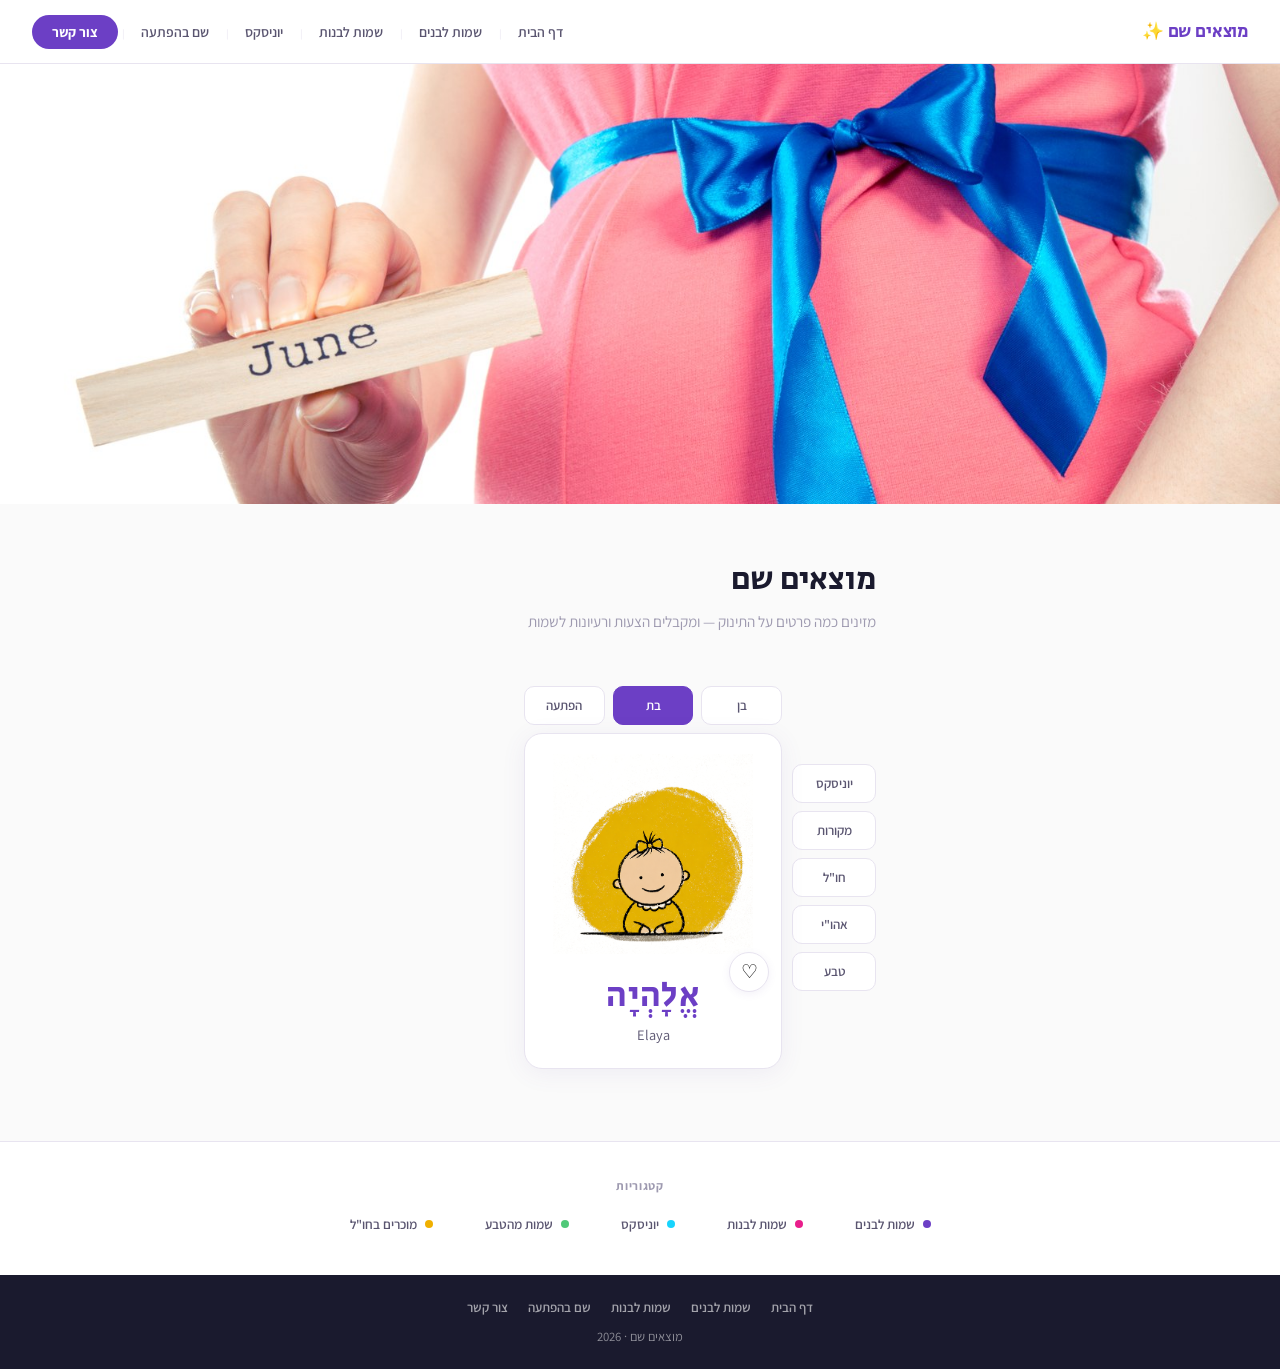
==== index.html @ a6d44e8d "Add files via upload" ====
<!DOCTYPE html>
<html lang="he" dir="rtl">
<head>
  <meta charset="UTF-8" />
  <meta name="viewport" content="width=device-width, initial-scale=1.0" />
  <title>מוצאים שם — מחולל שמות</title>
  <link href="https://fonts.googleapis.com/css2?family=Secular+One&family=Assistant:wght@300;400;600;700&display=swap" rel="stylesheet" />
  <script src="names.js"></script>
  <script src="layout.js"></script>
  <link rel="stylesheet" href="styles.css" />
</head>
<body>


<!-- HERO BANNER -->
<div class="hero" id="top">
  <img class="hero-img" src="images/pregnant.jpg" alt="אישה בהריון" />
</div>

<!-- FORM SECTION -->
<div class="main" id="form-section">
  <h2 class="section-title">מוצאים שם</h2>
  <p class="section-sub">מזינים כמה פרטים על התינוק — ומקבלים הצעות ורעיונות לשמות</p>

      <!-- RANDOM NAME CARD + FILTERS -->
      <div class="random-card-section" id="randomCardSection">

        <!-- רשימת שמות אהובים — שמאל הכרטיס -->
        <div class="liked-panel" id="likedPanel"></div>

        <!-- עטיפה: כפתורי מגדר + כרטיס -->
        <div class="card-main">
          <!-- כפתורי מגדר — רק מעל הכרטיס -->
          <div class="gender-row">
            <button type="button" class="filter-btn" data-val="boy"  onclick="setGender(this)">בן</button>
            <button type="button" class="filter-btn" data-val="girl" onclick="setGender(this)">בת</button>
            <button type="button" class="filter-btn" data-val="any"  onclick="setGender(this)">הפתעה</button>
          </div>

          <!-- כרטיס תינוק — לחיץ להגרלה מחדש -->
          <div class="random-card" id="randomCard">
            <img class="random-card-img" id="randomCardImg" src="" alt="" onclick="showRandomCard(gender || 'any')" title="לחצו להגרלה מחדש" />
            <button class="like-heart" id="likeBtn" onclick="likeAndNext()" title="שמרו את השם">♡</button>
            <div class="random-card-name" id="randomCardName"></div>
            <div class="random-card-translit" id="randomCardTranslit"></div>
          </div>
        </div>

        <!-- כפתורי פילטר — מחוץ למסגרת, בצד ימין -->
        <div class="card-filters">
          <button class="filter-btn" data-filter="unisex"        onclick="toggleCardFilter(this)">יוניסקס</button>
          <button class="filter-btn" data-filter="sources"       onclick="toggleCardFilter(this)">מקורות</button>
          <button class="filter-btn" data-filter="international" onclick="toggleCardFilter(this)">חו"ל</button>
          <button class="filter-btn" data-filter="ahvy"          onclick="toggleCardFilter(this)">אהו"י</button>
          <button class="filter-btn" data-filter="nature"        onclick="toggleCardFilter(this)">טבע</button>
        </div>

      </div>

</div>

<!-- BOTTOM BAND -->
<div class="bottom-band">
  <div class="supported-label">קטגוריות</div>
  <div class="supported-logos">
    <a href="boys.html"   class="cat-link"><span class="sup-dot" style="background:#6c3fc5"></span>שמות לבנים</a>
    <a href="girls.html"  class="cat-link"><span class="sup-dot" style="background:#e91e8c"></span>שמות לבנות</a>
    <a href="unisex.html" class="cat-link"><span class="sup-dot" style="background:#18d4fd"></span>יוניסקס</a>
    <a href="boys.html"   class="cat-link"><span class="sup-dot" style="background:#50c878"></span>שמות מהטבע</a>
    <a href="boys.html"   class="cat-link"><span class="sup-dot" style="background:#f0b000"></span>מוכרים בחו"ל</a>
  </div>
</div>


<script>
// ── State ──
let gender = null;
const activeFilters = new Set();
const likedNames = [];   // שמות שעשו להם לב (לפי סדר)
let currentName = null;  // השם הנוכחי בכרטיס

// ── הגרלת שם ──
function showRandomCard(g) {
  if (typeof namesData === 'undefined') return;

  // pool לפי מגדר
  var pool;
  if (g === 'boy')       pool = namesData.filter(function(n){ return n.gender === 'boy'; });
  else if (g === 'girl') pool = namesData.filter(function(n){ return n.gender === 'girl'; });
  else                   pool = [...namesData];

  // פילטור — OR בין הכפתורים הדלוקים
  if (activeFilters.size > 0) {
    var filtered = pool.filter(function(n) {
      if (activeFilters.has('unisex')        && n.unisex)               return true;
      if (activeFilters.has('sources')       && n.sources)              return true;
      if (activeFilters.has('international') && n.international)        return true;
      if (activeFilters.has('ahvy')          && /[אהוי]/.test(n.name)) return true;
      if (activeFilters.has('nature')        && n.nature)               return true;
      return false;
    });
    if (filtered.length > 0) pool = filtered;
  }

  var n = pool[Math.floor(Math.random() * pool.length)];
  currentName = n;
  var img = n.gender === 'boy' ? 'images/baby-boy.png' : 'images/baby-girl.png';
  document.getElementById('randomCardImg').src              = img;
  document.getElementById('randomCardName').textContent     = n.niqqud || n.name;
  document.getElementById('randomCardTranslit').textContent = n.transliteration || '';
  // אפס לב
  var heart = document.getElementById('likeBtn');
  if (heart) heart.textContent = likedNames.some(function(l){ return l.name === n.name; }) ? '❤️' : '♡';
}

// ── לייק + הגרלה הבאה ──
function likeAndNext() {
  if (!currentName) return;
  var heart = document.getElementById('likeBtn');
  var already = likedNames.findIndex(function(l){ return l.name === currentName.name; });
  if (already >= 0) {
    // הסר לייק
    likedNames.splice(already, 1);
    heart.textContent = '♡';
  } else {
    // הוסף לייק
    likedNames.push(currentName);
    heart.textContent = '❤️';
  }
  renderLikedPanel();
  showRandomCard(gender || 'any');
}

function renderLikedPanel() {
  var panel = document.getElementById('likedPanel');
  if (!panel) return;
  if (likedNames.length === 0) {
    panel.innerHTML = '';
    panel.classList.remove('has-items');
    return;
  }
  panel.classList.add('has-items');
  panel.innerHTML = '<div class="liked-panel-title">❤️ השמות שלי</div>' +
    likedNames.map(function(n) {
      return '<div class="liked-panel-item">' +
        '<span class="liked-panel-name">' + (n.niqqud || n.name) + '</span>' +
        '<button onclick="removeLiked(\'' + n.name + '\')" title="הסר">✕</button>' +
        '</div>';
    }).join('');
}

function removeLiked(name) {
  var idx = likedNames.findIndex(function(l){ return l.name === name; });
  if (idx >= 0) likedNames.splice(idx, 1);
  if (currentName && currentName.name === name) {
    document.getElementById('likeBtn').textContent = '♡';
  }
  renderLikedPanel();
}

// ── כפתורי מגדר ──
function setGender(btn) {
  document.querySelectorAll('.gender-row .filter-btn').forEach(function(b){ b.classList.remove('active'); });
  btn.classList.add('active');
  gender = btn.dataset.val;
  showRandomCard(gender);
}

// ── כפתורי פילטר (multi-select) ──
function toggleCardFilter(btn) {
  var f = btn.dataset.filter;
  if (activeFilters.has(f)) {
    activeFilters.delete(f);
    btn.classList.remove('active');
  } else {
    activeFilters.add(f);
    btn.classList.add('active');
  }
  showRandomCard(gender || 'any');
}

// ── הגרלה ראשונית ──
(function() {
  if (typeof namesData === 'undefined' || namesData.length === 0) return;
  var n = namesData[Math.floor(Math.random() * namesData.length)];
  gender = n.gender;
  currentName = n;  // חשוב — בלי זה הלב לא עובד
  var btn = document.querySelector('.gender-row .filter-btn[data-val="' + gender + '"]');
  if (btn) btn.classList.add('active');
  document.getElementById('randomCardImg').src              = gender === 'boy' ? 'images/baby-boy.png' : 'images/baby-girl.png';
  document.getElementById('randomCardName').textContent     = n.niqqud || n.name;
  document.getElementById('randomCardTranslit').textContent = n.transliteration || '';
})();
</script>

</body>
</html>
                                                                                                                                                                                                                                                                                                                                                                                                                                                                                                                                                                                                                                                                                                                                                                                                                                                                                                                                                                                                                                                      
---- styles.css ----
/* ── Variables ── */
:root {
  --accent:      #6c3fc5;
  --accent-soft: #f3eeff;
  --accent-mid:  #8b5cf6;
  --text:        #1a1a2e;
  --sub:         #5a5570;
  --muted:       #9e9ab0;
  --border:      #e8e4f0;
  --surface:     #ffffff;
  --bg:          #fafafa;
  --shadow:      rgba(100,80,160,.08);
}

*, *::before, *::after { box-sizing: border-box; margin: 0; padding: 0; }
html { scroll-behavior: smooth; }
body {
  font-family: 'Assistant', sans-serif;
  background: var(--bg);
  color: var(--text);
  min-height: 100vh;
  display: flex;
  flex-direction: column;
  align-items: center;
}
h1, h2, h3 { font-family: 'Secular One', sans-serif; font-weight: 400; }

/* ── NAV ── */
nav {
  width: 100%;
  background: var(--surface);
  padding: 0 32px;
  height: 64px;
  display: flex;
  align-items: center;
  justify-content: space-between;
  position: sticky;
  top: 0;
  z-index: 100;
  border-bottom: 1px solid var(--border);
}
.nav-logo {
  font-family: 'Secular One', sans-serif;
  font-size: 1.1rem;
  color: var(--accent);
  text-decoration: none;
  letter-spacing: -.01em;
}
.nav-links {
  display: flex;
  align-items: center;
  gap: 2px;
  list-style: none;
}
.nav-links a {
  color: var(--sub);
  text-decoration: none;
  font-size: .87rem;
  font-weight: 600;
  padding: 7px 13px;
  border-radius: 8px;
  transition: all .15s;
  white-space: nowrap;
}
.nav-links a:hover { color: var(--text); background: var(--accent-soft); }
.nav-sep { color: var(--border); font-size: .65rem; padding: 0 2px; }
.nav-cta {
  background: var(--accent) !important;
  color: #fff !important;
  border-radius: 50px !important;
  padding: 8px 20px !important;
  font-weight: 700 !important;
}
.nav-cta:hover { background: var(--accent-mid) !important; }
.nav-active { color: var(--accent) !important; font-weight: 700 !important; }

/* ── HERO ── */
.hero {
  width: 100%;
  overflow: hidden;
  background: #f5f5f5;
  max-height: 440px;
}
.hero img.hero-img {
  width: 100%;
  height: 440px;
  object-fit: cover;
  object-position: center 25%;
  display: block;
}

/* ── MAIN ── */
.main {
  width: 100%;
  max-width: 520px;
  padding: 52px 24px 64px;
}

.section-title {
  font-size: 2rem;
  color: var(--text);
  margin-bottom: 6px;
}
.section-sub {
  font-size: .95rem;
  color: var(--muted);
  margin-bottom: 36px;
  line-height: 1.65;
}

.form-group { margin-bottom: 22px; }
.form-label {
  display: block;
  font-weight: 700;
  font-size: .78rem;
  color: var(--muted);
  letter-spacing: .05em;
  text-transform: uppercase;
  margin-bottom: 10px;
}
.form-label-note { font-weight: 400; color: var(--muted); text-transform: none; font-size: .78rem; }

.toggle-row { display: grid; grid-template-columns: repeat(3,1fr); gap: 8px; }
.toggle-btn {
  padding: 11px 6px;
  border: 1.5px solid var(--border);
  border-radius: 10px;
  background: var(--surface);
  font-family: 'Assistant', sans-serif;
  font-size: .9rem;
  font-weight: 600;
  color: var(--sub);
  cursor: pointer;
  text-align: center;
  transition: all .14s;
}
.toggle-btn:hover { border-color: var(--text); color: var(--text); }
.toggle-btn.active {
  background: var(--accent);
  border-color: var(--accent);
  color: #fff;
}

.date-row { display: grid; grid-template-columns: 1fr 1fr 1.3fr; gap: 10px; }
select {
  width: 100%;
  padding: 12px 14px;
  border: 1.5px solid var(--border);
  border-radius: 10px;
  background: var(--surface);
  font-family: 'Assistant', sans-serif;
  font-size: .93rem;
  color: var(--text);
  outline: none;
  transition: border-color .15s;
  appearance: none;
  background-image: url("data:image/svg+xml,%3Csvg xmlns='http://www.w3.org/2000/svg' width='12' height='8' fill='none'%3E%3Cpath d='M1 1l5 5 5-5' stroke='%239e9ab0' stroke-width='1.5' stroke-linecap='round'/%3E%3C/svg%3E");
  background-repeat: no-repeat;
  background-position: left 12px center;
}
select:focus { border-color: var(--accent); }

.checks-col { display: flex; flex-direction: column; gap: 10px; }
.check-row { display: flex; align-items: center; gap: 10px; cursor: pointer; user-select: none; }
.check-row input[type=checkbox] { width: 17px; height: 17px; accent-color: var(--accent); cursor: pointer; flex-shrink: 0; }
.check-row span { font-size: .88rem; font-weight: 600; color: var(--sub); }
.check-row:hover span { color: var(--text); }

.divider { height: 1px; background: var(--border); margin: 4px 0 22px; }

.btn-submit {
  width: 100%;
  padding: 15px;
  border: none;
  border-radius: 10px;
  background: var(--accent);
  color: #fff;
  font-family: 'Assistant', sans-serif;
  font-size: 1rem;
  font-weight: 700;
  cursor: pointer;
  transition: opacity .15s;
  margin-top: 4px;
  letter-spacing: .01em;
}
.btn-submit:hover { opacity: .85; }

/* Loading */
.loading { display: none; text-align: center; padding: 32px 0; }
.loading.show { display: block; }
.spinner {
  width: 36px; height: 36px;
  border: 2.5px solid var(--border);
  border-top-color: var(--accent);
  border-radius: 50%;
  animation: spin .8s linear infinite;
  margin: 0 auto 16px;
}
@keyframes spin { to { transform: rotate(360deg); } }
.loading p { color: var(--sub); font-size: .9rem; }

/* Birth banner */
.birth-banner {
  background: var(--accent-soft);
  border: 1px solid var(--border);
  border-radius: 16px;
  padding: 16px 20px;
  margin-bottom: 20px;
  text-align: center;
}
.birth-greg { font-size: 1.05rem; font-weight: 700; color: var(--text); margin-bottom: 3px; }
.birth-heb  { font-size: .85rem; color: var(--sub); margin-bottom: 2px; }
.birth-dow  { font-size: .78rem; color: var(--muted); font-weight: 600; }

/* Results */
.results { display: none; margin-top: 26px; }
.results.show { display: block; }
.results-title { font-size: .85rem; color: var(--muted); margin-bottom: 14px; text-align: center; }

/* Name cards */
.name-cards { display: flex; flex-direction: column; gap: 12px; }
.name-card {
  background: var(--surface);
  border: 1.5px solid var(--border);
  border-radius: 18px;
  padding: 20px 22px;
  position: relative;
  overflow: hidden;
  transition: border-color .2s, box-shadow .2s;
}
.name-card-accent {
  position: absolute;
  top: 0; right: 0;
  width: 4px; height: 100%;
  background: var(--accent);
  transform: scaleY(0);
  transform-origin: top;
  transition: transform .2s;
  border-radius: 0 18px 18px 0;
}
.name-card:hover { border-color: var(--accent); box-shadow: 0 4px 20px var(--shadow); }
.name-card:hover .name-card-accent,
.name-card.liked .name-card-accent { transform: scaleY(1); background: #e91e8c; }
.name-card.liked { border-color: #f0b3d0; }

.name-card-top { display: flex; align-items: flex-start; justify-content: space-between; gap: 12px; }
.name-main { font-family: 'Secular One', sans-serif; font-size: 2rem; line-height: 1; margin-bottom: 4px; color: var(--text); }
.name-translit { font-size: .8rem; color: var(--muted); font-weight: 600; letter-spacing: .04em; margin-bottom: 6px; }
.name-short-text { font-size: .88rem; color: var(--sub); line-height: 1.55; font-style: normal; margin-bottom: 10px; }
.name-attrs { display: flex; flex-direction: column; gap: 4px; margin-bottom: 10px; }
.name-attr { font-size: .83rem; color: var(--sub); }
.name-attr strong { font-weight: 700; color: var(--text); }
.name-badges { display: flex; gap: 5px; flex-wrap: wrap; margin-top: 8px; }
.badge { font-size: .67rem; font-weight: 700; padding: 3px 10px; border-radius: 20px; border: 1px solid transparent; }
.badge-sources  { background: #fffbe6; border-color: #f0d000; color: #7a5c00; }
.badge-intl     { background: #e8f7ff; border-color: #90d0f0; color: #005a8a; }
.badge-ahvy     { background: #e8fff4; border-color: #80d8a8; color: #1a6e40; }
.badge-nature   { background: #f0ffe8; border-color: #90d060; color: #2a6010; }
.badge-unisex   { background: #fce8f5; border-color: #e090c8; color: #880060; }

/* Like */
.like-btn {
  background: var(--bg);
  border: 1.5px solid var(--border);
  border-radius: 50%;
  width: 36px; height: 36px;
  display: flex; align-items: center; justify-content: center;
  cursor: pointer;
  font-size: 1rem;
  flex-shrink: 0;
  transition: all .2s;
}
.like-btn:hover { border-color: #e91e8c; }
.like-btn.liked { border-color: #e91e8c; background: #fff0f7; }

/* Actions */
.actions-row { display: flex; gap: 10px; margin-top: 20px; }
.btn-again {
  flex: 1; padding: 12px;
  border: 1.5px solid var(--border); border-radius: 10px;
  background: var(--surface);
  font-family: 'Assistant', sans-serif; font-size: .88rem; font-weight: 600; color: var(--sub);
  cursor: pointer; transition: all .15s;
}
.btn-again:hover { border-color: var(--text); color: var(--text); }
.btn-restart {
  flex: 1; padding: 12px;
  border: 1.5px solid var(--border); border-radius: 10px;
  background: var(--surface);
  font-family: 'Assistant', sans-serif; font-size: .88rem; font-weight: 600; color: var(--sub);
  cursor: pointer; transition: all .15s;
}
.btn-restart:hover { border-color: var(--text); color: var(--text); }

/* Liked */
.liked-section { margin-top: 24px; padding-top: 20px; border-top: 1px solid var(--border); display: none; }
.liked-section.show { display: block; }
.liked-title { font-family: 'Secular One', sans-serif; font-size: .95rem; margin-bottom: 12px; color: var(--text); }
.liked-list { display: flex; flex-wrap: wrap; gap: 8px; }
.liked-chip {
  display: flex; align-items: center; gap: 6px;
  background: #fff0f7;
  border: 1px solid #f0b3d0;
  border-radius: 50px;
  padding: 5px 14px;
  font-size: .86rem; font-weight: 700; color: #880060;
}
.liked-chip button { background: none; border: none; cursor: pointer; font-size: .75rem; color: var(--muted); padding: 0; }
.liked-chip button:hover { color: #e91e8c; }

/* ── BOTTOM BAND ── */
.bottom-band {
  width: 100%;
  background: var(--surface);
  border-top: 1px solid var(--border);
  padding: 36px 24px;
}
.supported-label {
  text-align: center;
  font-size: .75rem;
  font-weight: 700;
  color: var(--muted);
  letter-spacing: .06em;
  text-transform: uppercase;
  margin-bottom: 16px;
}
.supported-logos {
  display: flex;
  justify-content: center;
  flex-wrap: wrap;
  gap: 20px 32px;
}
.supported-item {
  display: flex;
  align-items: center;
  gap: 8px;
  font-size: .83rem;
  font-weight: 600;
  color: var(--sub);
}
.sup-dot {
  width: 8px; height: 8px;
  border-radius: 50%;
  display: inline-block;
  flex-shrink: 0;
}

/* ── MARQUEE ── */
.marquee-wrap { overflow: hidden; margin-bottom: 28px; }
.marquee-track { display: flex; white-space: nowrap; }
.marquee-track span {
  color: var(--muted);
  font-size: .78rem;
  font-weight: 600;
  padding: 0 18px;
}
.marquee-track span::after { content: ' ✦'; color: var(--border); }

/* ── FOOTER ── */
footer {
  width: 100%;
  background: var(--text);
  color: rgba(255,255,255,.5);
  text-align: center;
  padding: 24px;
  font-size: .8rem;
  display: flex;
  flex-direction: column;
  gap: 12px;
}
.footer-links { display: flex; justify-content: center; gap: 20px; flex-wrap: wrap; }
.footer-links a { color: rgba(255,255,255,.6); text-decoration: none; font-weight: 600; font-size: .82rem; transition: color .15s; }
.footer-links a:hover { color: #fff; }

/* ── RESPONSIVE ── */
@media (max-width: 768px) {
  nav { padding: 0 16px; height: auto; min-height: 56px; flex-wrap: wrap; gap: 0; }
  .nav-logo { padding: 14px 0; }
  .nav-links {
    width: 100%;
    overflow-x: auto;
    -webkit-overflow-scrolling: touch;
    padding: 8px 0 10px;
    gap: 0;
    scrollbar-width: none;
  }
  .nav-links::-webkit-scrollbar { display: none; }
  .nav-links a { font-size: .8rem; padding: 6px 10px; white-space: nowrap; }
  .nav-sep { display: none; }
  .nav-cta { padding: 7px 14px !important; }
}

@media (max-width: 640px) {
  .hero img.hero-img { height: 220px; }
  .main { padding: 36px 16px 48px; }
  .section-title { font-size: 1.6rem; }
  .bottom-band { padding: 24px 16px; }
  .supported-logos { gap: 14px 20px; }
}

/* ── LIST PAGES (boys.html / girls.html) ── */

/* Mini banner — same image as index hero, shorter */
.list-banner {
  width: 100%;
  overflow: hidden;
  background: #f5f5f5;
  max-height: 200px;
}
.list-banner img {
  width: 100%;
  height: 200px;
  object-fit: cover;
  object-position: center 30%;
  display: block;
}

/* Page intro */
.list-intro {
  width: 100%;
  background: var(--bg);
  border-bottom: 1px solid var(--border);
  padding: 40px 24px 32px;
  text-align: center;
}
.list-intro h1 {
  font-family: 'Secular One', sans-serif;
  font-size: clamp(1.8rem, 5vw, 2.4rem);
  color: var(--text);
  margin-bottom: 6px;
}
.list-intro .list-sub {
  color: var(--muted);
  font-size: .9rem;
  margin-bottom: 28px;
}

/* Search */
.search-bar { max-width: 440px; margin: 0 auto; }
.search-bar input {
  width: 100%;
  padding: 13px 20px;
  border: 1.5px solid var(--border);
  border-radius: 50px;
  font-family: 'Assistant', sans-serif;
  font-size: 1rem;
  background: var(--bg);
  color: var(--text);
  outline: none;
  text-align: right;
  transition: border-color .15s, box-shadow .15s;
}
.search-bar input::placeholder { color: var(--muted); }
.search-bar input:focus {
  border-color: var(--accent);
  box-shadow: 0 0 0 3px rgba(108,63,197,.1);
}

/* Filter chips */
.filter-chips {
  display: flex;
  justify-content: center;
  gap: 8px;
  flex-wrap: wrap;
  margin-top: 16px;
}
.chip {
  padding: 6px 18px;
  border-radius: 50px;
  border: 1.5px solid var(--accent);
  background: var(--surface);
  color: var(--accent);
  font-family: 'Assistant', sans-serif;
  font-size: .82rem;
  font-weight: 700;
  cursor: pointer;
  transition: all .15s;
  opacity: .65;
}
.chip:hover { opacity: 1; }
.chip.active {
  background: var(--accent);
  border-color: var(--accent);
  color: #fff;
  opacity: 1;
}

/* Grid area */
.list-main {
  width: 100%;
  max-width: 1000px;
  margin: 0 auto;
  padding: 36px 20px 64px;
}
.list-count {
  font-size: .8rem;
  color: var(--muted);
  margin-bottom: 22px;
  text-align: center;
  font-weight: 600;
  letter-spacing: .03em;
}

.names-grid {
  display: grid;
  grid-template-columns: repeat(auto-fill, minmax(260px, 1fr));
  gap: 16px;
}

/* Name tile — matches the card style from index */
.name-tile {
  background: var(--surface);
  border: 1.5px solid var(--border);
  border-radius: 18px;
  padding: 20px 22px 16px;
  position: relative;
  overflow: hidden;
  transition: border-color .18s, box-shadow .18s;
  cursor: default;
}
.name-tile::before {
  content: '';
  position: absolute;
  top: 0; right: 0;
  width: 4px; height: 100%;
  background: var(--accent);
  transform: scaleY(0);
  transform-origin: top;
  transition: transform .2s;
  border-radius: 0 18px 18px 0;
}
.name-tile:hover {
  border-color: var(--accent);
  box-shadow: 0 4px 20px var(--shadow);
}
.name-tile:hover::before { transform: scaleY(1); }

.tile-name {
  font-family: 'Secular One', sans-serif;
  font-size: 1.8rem;
  color: var(--text);
  line-height: 1;
  margin-bottom: 4px;
}
.tile-translit {
  font-size: .8rem;
  color: var(--muted);
  font-weight: 600;
  letter-spacing: .04em;
  margin-bottom: 6px;
}
.tile-short-text {
  font-size: .88rem;
  color: var(--sub);
  line-height: 1.55;
  margin-bottom: 12px;
  font-style: normal;
}
.tile-attrs { margin-bottom: 10px; display: flex; flex-direction: column; gap: 4px; }
.tile-attr { font-size: .83rem; color: var(--sub); }
.tile-attr strong { font-weight: 700; color: var(--text); }
.tile-badges { display: flex; gap: 5px; flex-wrap: wrap; margin-top: 10px; }

.no-results { text-align: center; color: var(--muted); padding: 60px 0; font-size: 1rem; }

/* ── RESPONSIVE — list pages ── */
@media (max-width: 640px) {
  .list-banner img { height: 130px; }
  .list-intro { padding: 28px 16px 24px; }
  .names-grid { grid-template-columns: 1fr 1fr; gap: 10px; }
  .name-tile { padding: 14px 14px 12px; border-radius: 14px; }
  .tile-name { font-size: 1.35rem; }
  .tile-translit { font-size: .68rem; }
  .tile-short-text { display: none; }
  .tile-attr { font-size: .68rem; }
  .list-main { padding: 24px 12px 48px; }
  .filter-chips { gap: 6px; }
  .chip { padding: 5px 12px; font-size: .76rem; }
}
@media (max-width: 400px) {
  .names-grid { grid-template-columns: 1fr; }
  .tile-short-text { display: block; }
}

/* ── Category page dot-links ── */
.bottom-band a.cat-link {
  display: flex;
  align-items: center;
  gap: 8px;
  font-size: .83rem;
  font-weight: 600;
  color: var(--sub);
  text-decoration: none;
  padding: 6px 10px;
  border-radius: 8px;
  transition: background .15s, color .15s;
}
.bottom-band a.cat-link:hover {
  background: var(--accent-soft);
  color: var(--accent);
}

/* ── HAMBURGER ── */
.hamburger {
  display: none;
  flex-direction: column;
  justify-content: center;
  gap: 5px;
  background: none;
  border: none;
  cursor: pointer;
  padding: 6px;
}
.hamburger span {
  display: block;
  width: 22px; height: 2px;
  background: var(--accent);
  border-radius: 2px;
  transition: all .25s;
}
.hamburger.open span:nth-child(1) { transform: translateY(7px) rotate(45deg); }
.hamburger.open span:nth-child(2) { opacity: 0; }
.hamburger.open span:nth-child(3) { transform: translateY(-7px) rotate(-45deg); }

@media(max-width: 600px) {
  .hamburger { display: flex; }
  nav { flex-wrap: nowrap; height: 56px; padding: 0 16px; }
  .nav-links {
    display: none;
    flex-direction: column;
    position: absolute;
    top: 56px; right: 0; left: 0;
    background: var(--surface);
    border-bottom: 1px solid var(--border);
    padding: 12px 0 20px;
    z-index: 150;
    box-shadow: 0 8px 24px var(--shadow);
  }
  .nav-links.open { display: flex; }
  .nav-links li { width: 100%; }
  .nav-links a { display: block; font-size: .95rem; padding: 10px 20px; border-radius: 0; }
  .nav-sep { display: none; }
  .nav-cta {
    margin: 8px 20px 0 !important;
    display: block !important;
    text-align: center !important;
    border-radius: 10px !important;
  }
}

/* ── Random Name Card (index page) ── */
/* ── Random card + filters layout ── */
.random-card-section {
  width: 100%;
  padding: 16px 0 8px;
  display: flex;
  flex-direction: row-reverse; /* כרטיס בשמאל, כפתורים בימין */
  align-items: center;
  gap: 10px;
}

/* עטיפת כפתורי מגדר + כרטיס */
.card-main {
  flex: 1;
  display: flex;
  flex-direction: column;
  gap: 8px;
}

/* שורת כפתורי מגדר — מעל הכרטיס בלבד */
.gender-row {
  display: grid;
  grid-template-columns: repeat(3, 1fr);
  gap: 8px;
}

/* כפתורי פילטר — עמודה מחוץ למסגרת, צד ימין */
.card-filters {
  display: flex;
  flex-direction: column;
  gap: 8px;
  flex-shrink: 0;
  width: 84px;
}
.filter-btn {
  padding: 10px 4px;
  border: 1.5px solid var(--border);
  border-radius: 10px;
  background: var(--surface);
  font-family: 'Assistant', sans-serif;
  font-size: .82rem;
  font-weight: 600;
  color: var(--sub);
  cursor: pointer;
  text-align: center;
  transition: all .14s;
  white-space: nowrap;
}
.filter-btn:hover { border-color: var(--accent); color: var(--accent); }
.filter-btn.active {
  background: var(--accent);
  border-color: var(--accent);
  color: #fff;
}

/* כרטיס תינוק — לחיץ */
.random-card {
  display: flex;
  flex-direction: column;
  align-items: center;
  background: var(--surface);
  border-radius: 18px;
  box-shadow: 0 4px 24px var(--shadow);
  padding: 20px 16px 24px;
  width: 100%;
  border: 1px solid var(--border);
  cursor: pointer;
  transition: box-shadow .15s;
}
.random-card:hover { box-shadow: 0 6px 32px rgba(108,63,197,.18); }
.random-card-img {
  width: 100%;
  height: 200px;
  object-fit: contain;
  margin-bottom: 16px;
  display: block;
}
.random-card-name {
  font-family: 'Secular One', sans-serif;
  font-size: 2.2rem;
  color: var(--accent);
  letter-spacing: .02em;
}
.random-card-translit {
  font-size: .9rem;
  color: var(--sub);
  margin-top: 4px;
  direction: ltr;
}

/* ── לב על התמונה ── */
.random-card {
  position: relative;
}
.like-heart {
  position: absolute;
  bottom: 76px;
  right: 12px;    /* צד ימין של הכרטיס */
  background: #fff;
  border: 1.5px solid var(--border);
  border-radius: 50%;
  width: 40px;
  height: 40px;
  font-size: 1.2rem;
  line-height: 1;
  cursor: pointer;
  display: flex;
  align-items: center;
  justify-content: center;
  box-shadow: 0 2px 8px var(--shadow);
  transition: transform .15s, border-color .15s;
  z-index: 2;
}
.like-heart:hover { transform: scale(1.15); border-color: #e91e8c; }

/* ── רשימת שמות אהובים — שמאל הכרטיס ── */
.liked-panel {
  display: flex;          /* תמיד תופס מקום */
  flex-direction: column;
  gap: 6px;
  flex-shrink: 0;
  width: 110px;
  order: -1;
  visibility: hidden;     /* מוסתר אבל שומר מקום */
}
.liked-panel.has-items {
  visibility: visible;
}
.liked-panel-title {
  font-size: .78rem;
  font-weight: 700;
  color: var(--sub);
  margin-bottom: 2px;
  text-align: center;
}
.liked-panel-item {
  display: flex;
  align-items: center;
  justify-content: space-between;
  background: var(--surface);
  border: 1px solid var(--border);
  border-radius: 10px;
  padding: 6px 8px;
  gap: 4px;
}
.liked-panel-name {
  font-family: 'Secular One', sans-serif;
  font-size: .95rem;
  color: var(--accent);
}
.liked-panel-item button {
  background: none;
  border: none;
  color: var(--muted);
  cursor: pointer;
  font-size: .75rem;
  padding: 0;
  line-height: 1;
}
.liked-panel-item button:hover { color: #e91e8c; }
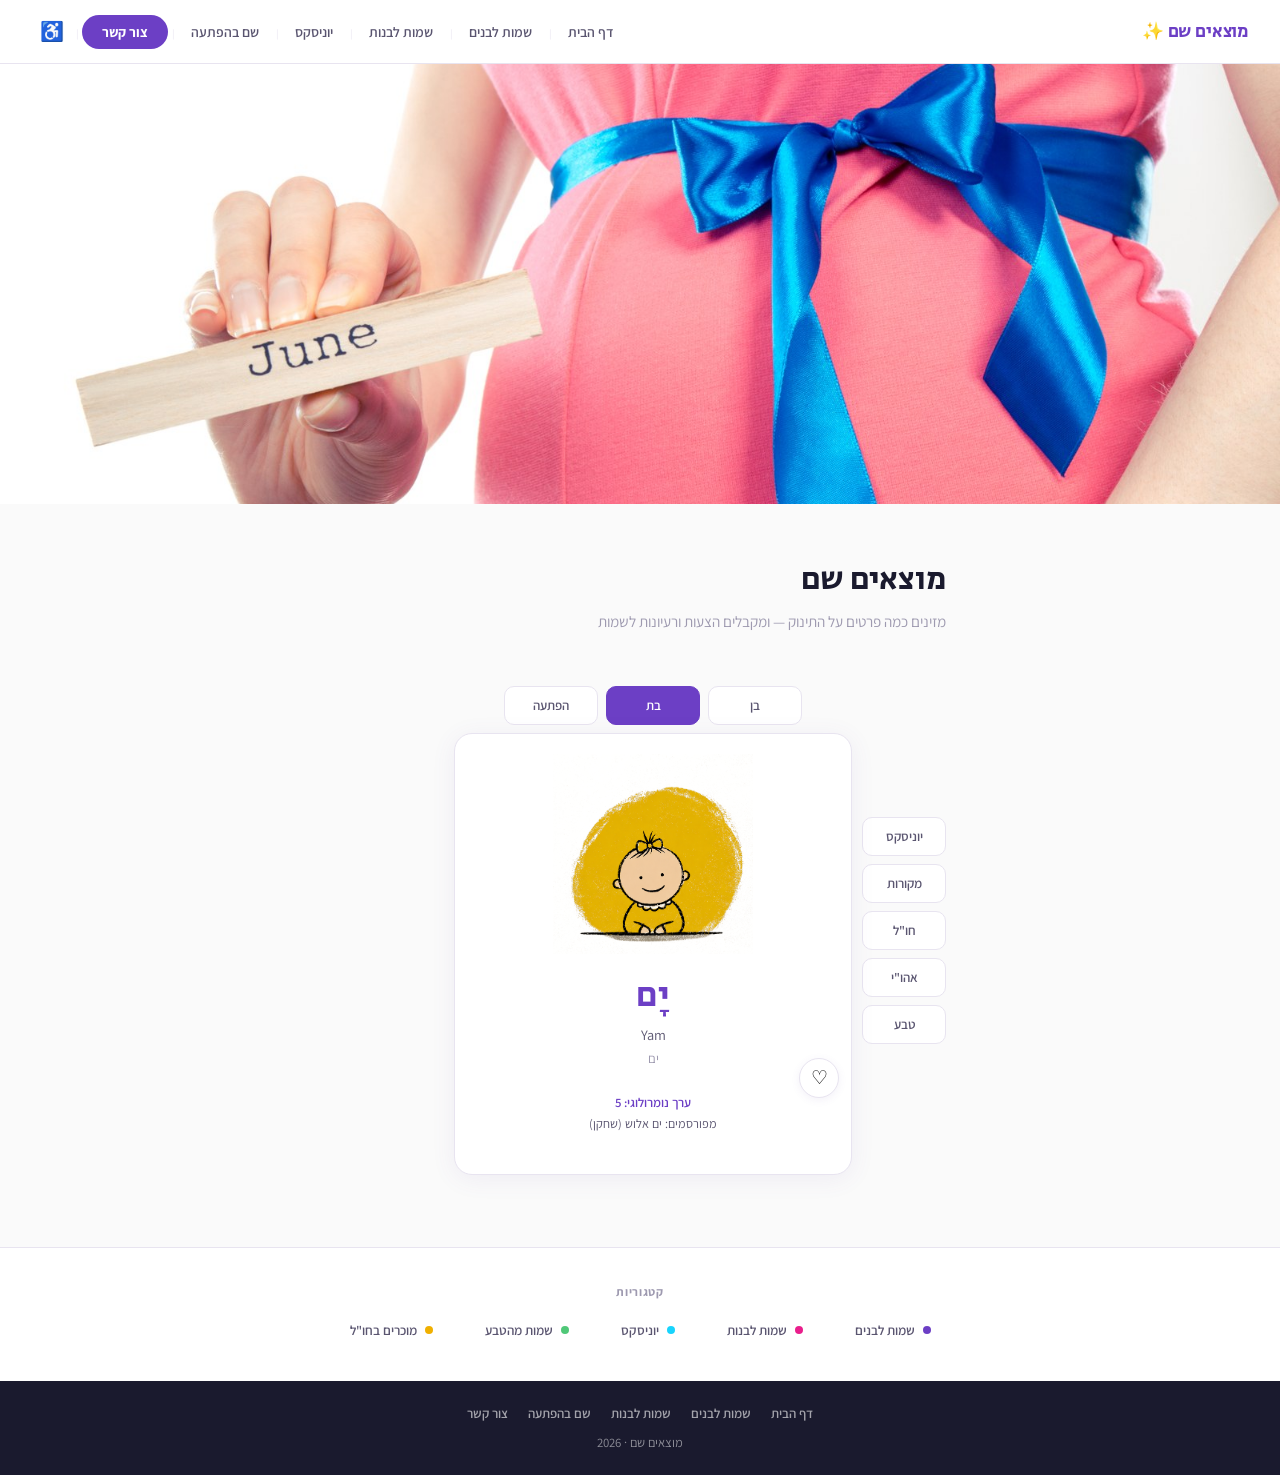
==== commit 7995d20c: "Add files via upload" ====
--- a/index.html
+++ b/index.html
@@ -43,6 +43,10 @@
             <button class="like-heart" id="likeBtn" onclick="likeAndNext()" title="שמרו את השם">♡</button>
             <div class="random-card-name" id="randomCardName"></div>
             <div class="random-card-translit" id="randomCardTranslit"></div>
+            <div class="random-card-meaning" id="randomCardMeaning"></div>
+            <div class="random-card-source-loc" id="randomCardSourceLoc"></div>
+            <div class="random-card-numerology" id="randomCardNumerology"></div>
+            <div class="random-card-famous" id="randomCardFamous"></div>
           </div>
         </div>
 
@@ -89,15 +93,15 @@
   else if (g === 'girl') pool = namesData.filter(function(n){ return n.gender === 'girl'; });
   else                   pool = [...namesData];
 
-  // פילטור — OR בין הכפתורים הדלוקים
+  // פילטור — AND בין הכפתורים הדלוקים
   if (activeFilters.size > 0) {
     var filtered = pool.filter(function(n) {
-      if (activeFilters.has('unisex')        && n.unisex)               return true;
-      if (activeFilters.has('sources')       && n.sources)              return true;
-      if (activeFilters.has('international') && n.international)        return true;
-      if (activeFilters.has('ahvy')          && /[אהוי]/.test(n.name)) return true;
-      if (activeFilters.has('nature')        && n.nature)               return true;
-      return false;
+      if (activeFilters.has('unisex')        && !n.unisex)               return false;
+      if (activeFilters.has('sources')       && !n.sources)              return false;
+      if (activeFilters.has('international') && !n.international)        return false;
+      if (activeFilters.has('ahvy')          && !/[אהוי]/.test(n.name)) return false;
+      if (activeFilters.has('nature')        && !n.nature)               return false;
+      return true;
     });
     if (filtered.length > 0) pool = filtered;
   }
@@ -105,9 +109,17 @@
   var n = pool[Math.floor(Math.random() * pool.length)];
   currentName = n;
   var img = n.gender === 'boy' ? 'images/baby-boy.png' : 'images/baby-girl.png';
-  document.getElementById('randomCardImg').src              = img;
-  document.getElementById('randomCardName').textContent     = n.niqqud || n.name;
-  document.getElementById('randomCardTranslit').textContent = n.transliteration || '';
+  document.getElementById('randomCardImg').src               = img;
+  document.getElementById('randomCardName').textContent      = n.niqqud || n.name;
+  document.getElementById('randomCardTranslit').textContent  = n.transliteration || '';
+  document.getElementById('randomCardMeaning').textContent     = n.meaning || '';
+  var srcLocEl = document.getElementById('randomCardSourceLoc');
+  if (n.sources && n.source_location) { srcLocEl.textContent = 'מקור: ' + n.source_location; srcLocEl.style.visibility = 'visible'; }
+  else { srcLocEl.textContent = ''; srcLocEl.style.visibility = 'hidden'; }
+  document.getElementById('randomCardNumerology').textContent  = n.numerology ? 'ערך נומרולוגי: ' + n.numerology : '';
+  var famousEl = document.getElementById('randomCardFamous');
+  if (n.famous) { famousEl.textContent = 'מפורסמים: ' + n.famous; famousEl.style.visibility = 'visible'; }
+  else          { famousEl.textContent = ''; famousEl.style.visibility = 'hidden'; }
   // אפס לב
   var heart = document.getElementById('likeBtn');
   if (heart) heart.textContent = likedNames.some(function(l){ return l.name === n.name; }) ? '❤️' : '♡';
@@ -143,10 +155,26 @@
   panel.innerHTML = '<div class="liked-panel-title">❤️ השמות שלי</div>' +
     likedNames.map(function(n) {
       return '<div class="liked-panel-item">' +
-        '<span class="liked-panel-name">' + (n.niqqud || n.name) + '</span>' +
+        '<span class="liked-panel-name" onclick="showNameInCard(\'' + n.name + '\')">' + (n.niqqud || n.name) + '</span>' +
         '<button onclick="removeLiked(\'' + n.name + '\')" title="הסר">✕</button>' +
         '</div>';
     }).join('');
+}
+
+function showNameInCard(nameStr) {
+  var n = likedNames.find(function(l){ return l.name === nameStr; });
+  if (!n) return;
+  currentName = n;
+  document.getElementById('randomCardImg').src              = n.gender === 'boy' ? 'images/baby-boy.png' : 'images/baby-girl.png';
+  document.getElementById('randomCardName').textContent     = n.niqqud || n.name;
+  document.getElementById('randomCardTranslit').textContent = n.transliteration || '';
+  document.getElementById('randomCardMeaning').textContent    = n.meaning || '';
+  document.getElementById('randomCardSourceLoc').textContent = (n.sources && n.source_location) ? 'מקור: ' + n.source_location : '';
+  document.getElementById('randomCardNumerology').textContent = n.numerology ? 'ערך נומרולוגי: ' + n.numerology : '';
+  var famousEl = document.getElementById('randomCardFamous');
+  if (n.famous) { famousEl.textContent = 'מפורסמים: ' + n.famous; famousEl.style.visibility = 'visible'; }
+  else          { famousEl.textContent = ''; famousEl.style.visibility = 'hidden'; }
+  document.getElementById('likeBtn').textContent = '❤️';
 }
 
 function removeLiked(name) {
@@ -187,9 +215,17 @@
   currentName = n;  // חשוב — בלי זה הלב לא עובד
   var btn = document.querySelector('.gender-row .filter-btn[data-val="' + gender + '"]');
   if (btn) btn.classList.add('active');
-  document.getElementById('randomCardImg').src              = gender === 'boy' ? 'images/baby-boy.png' : 'images/baby-girl.png';
-  document.getElementById('randomCardName').textContent     = n.niqqud || n.name;
-  document.getElementById('randomCardTranslit').textContent = n.transliteration || '';
+  document.getElementById('randomCardImg').src               = gender === 'boy' ? 'images/baby-boy.png' : 'images/baby-girl.png';
+  document.getElementById('randomCardName').textContent      = n.niqqud || n.name;
+  document.getElementById('randomCardTranslit').textContent  = n.transliteration || '';
+  document.getElementById('randomCardMeaning').textContent     = n.meaning || '';
+  var srcLocEl = document.getElementById('randomCardSourceLoc');
+  if (n.sources && n.source_location) { srcLocEl.textContent = 'מקור: ' + n.source_location; srcLocEl.style.visibility = 'visible'; }
+  else { srcLocEl.textContent = ''; srcLocEl.style.visibility = 'hidden'; }
+  document.getElementById('randomCardNumerology').textContent  = n.numerology ? 'ערך נומרולוגי: ' + n.numerology : '';
+  var famousEl = document.getElementById('randomCardFamous');
+  if (n.famous) { famousEl.textContent = 'מפורסמים: ' + n.famous; famousEl.style.visibility = 'visible'; }
+  else          { famousEl.textContent = ''; famousEl.style.visibility = 'hidden'; }
 })();
 </script>
 
--- a/styles.css
+++ b/styles.css
@@ -25,6 +25,67 @@
 }
 h1, h2, h3 { font-family: 'Secular One', sans-serif; font-weight: 400; }
 
+/* ── ACCESSIBILITY BAR ── */
+.a11y-bar {
+  width: 100%;
+  background: #2a2a3a;
+  color: rgba(255,255,255,.75);
+  display: none;
+  align-items: center;
+  gap: 4px;
+  padding: 5px 16px;
+  font-size: .72rem;
+  direction: rtl;
+  flex-wrap: wrap;
+}
+.a11y-bar.a11y-open { display: flex; }
+
+.a11y-toggle {
+  background: none;
+  border: none;
+  font-size: 1.2rem;
+  cursor: pointer;
+  padding: 4px 8px;
+  border-radius: 8px;
+  line-height: 1;
+  transition: background .15s;
+}
+.a11y-toggle:hover { background: var(--accent-soft); }
+.a11y-label {
+  font-weight: 700;
+  letter-spacing: .04em;
+  margin-left: 8px;
+  opacity: .6;
+  font-size: .68rem;
+  text-transform: uppercase;
+}
+.a11y-bar button {
+  background: rgba(255,255,255,.08);
+  border: 1px solid rgba(255,255,255,.15);
+  border-radius: 6px;
+  color: rgba(255,255,255,.85);
+  font-size: .75rem;
+  font-weight: 700;
+  padding: 3px 9px;
+  cursor: pointer;
+  transition: background .15s, border-color .15s;
+  line-height: 1.4;
+  font-family: 'Assistant', sans-serif;
+}
+.a11y-bar button:hover { background: rgba(255,255,255,.18); }
+.a11y-bar button.active {
+  background: var(--accent);
+  border-color: var(--accent);
+  color: #fff;
+}
+.a11y-reset { margin-right: 4px; opacity: .6; }
+.a11y-reset:hover { opacity: 1 !important; }
+
+/* Accessibility states */
+html.a11y-grayscale { filter: grayscale(1); }
+html.a11y-contrast  { filter: contrast(160%) brightness(.9); }
+html.a11y-underline a { text-decoration: underline !important; }
+
 /* ── NAV ── */
 nav {
   width: 100%;
@@ -92,7 +153,7 @@
 /* ── MAIN ── */
 .main {
   width: 100%;
-  max-width: 520px;
+  max-width: 660px;
   padding: 52px 24px 64px;
 }
 
@@ -563,6 +624,72 @@
 
 .no-results { text-align: center; color: var(--muted); padding: 60px 0; font-size: 1rem; }
 
+/* ── Random card — mobile layout ── */
+@media (max-width: 640px) {
+  /* Hero smaller */
+  .hero { max-height: 220px; }
+  .hero img.hero-img { height: 220px; }
+
+  /* Less padding */
+  .main { padding: 28px 16px 40px; }
+
+  .random-card-section {
+    flex-direction: column;
+    align-items: stretch;
+    gap: 10px;
+  }
+
+  .card-main {
+    display: contents;
+  }
+
+  /* שורה 1: כפתורי מגדר */
+  .gender-row {
+    order: 1;
+    display: grid;
+    grid-template-columns: repeat(3, 1fr);
+    gap: 8px;
+    width: 100%;
+    margin: 0;
+  }
+
+  /* שורה 2: כפתורי פילטר — 2 שורות (3+2) */
+  .card-filters {
+    order: 2;
+    display: grid;
+    grid-template-columns: repeat(3, 1fr);
+    width: 100%;
+    gap: 6px;
+  }
+  .card-filters .filter-btn {
+    padding: 9px 4px;
+    font-size: .8rem;
+  }
+
+  /* שורה 3: כרטיס */
+  .random-card {
+    order: 3;
+  }
+  .random-card-img {
+    height: 180px;
+  }
+  .random-card-name { font-size: 1.8rem; }
+
+  /* שורה 4: שמות אהובים — אופקית בתחתית */
+  .liked-panel {
+    order: 4;
+    width: 100%;
+    flex-direction: row;
+    flex-wrap: wrap;
+    gap: 8px;
+    visibility: hidden;
+    min-height: 0;
+  }
+  .liked-panel.has-items { visibility: visible; }
+  .liked-panel-title { width: 100%; text-align: right; }
+  .liked-panel-item { flex: 0 0 auto; }
+}
+
 /* ── RESPONSIVE — list pages ── */
 @media (max-width: 640px) {
   .list-banner img { height: 130px; }
@@ -672,6 +799,8 @@
   display: grid;
   grid-template-columns: repeat(3, 1fr);
   gap: 8px;
+  width: 75%;
+  margin: 0 auto;
 }
 
 /* כפתורי פילטר — עמודה מחוץ למסגרת, צד ימין */
@@ -736,6 +865,38 @@
   color: var(--sub);
   margin-top: 4px;
   direction: ltr;
+}
+.random-card-meaning {
+  font-size: .82rem;
+  color: var(--muted);
+  margin-top: 6px;
+  text-align: center;
+}
+.random-card-source-loc {
+  font-size: .8rem;
+  color: var(--muted);
+  margin-top: 4px;
+  text-align: center;
+  height: 1.3em;
+  overflow: hidden;
+}
+.random-card-numerology {
+  font-size: .8rem;
+  color: var(--accent);
+  margin-top: 6px;
+  text-align: center;
+  font-weight: 600;
+}
+.random-card-famous {
+  font-size: .78rem;
+  color: var(--sub);
+  margin-top: 4px;
+  text-align: center;
+  height: 2.8em;
+  overflow: hidden;
+  display: -webkit-box;
+  -webkit-line-clamp: 2;
+  -webkit-box-orient: vertical;
 }
 
 /* ── לב על התמונה ── */
@@ -797,7 +958,9 @@
   font-family: 'Secular One', sans-serif;
   font-size: .95rem;
   color: var(--accent);
-}
+  cursor: pointer;
+}
+.liked-panel-name:hover { text-decoration: underline; }
 .liked-panel-item button {
   background: none;
   border: none;
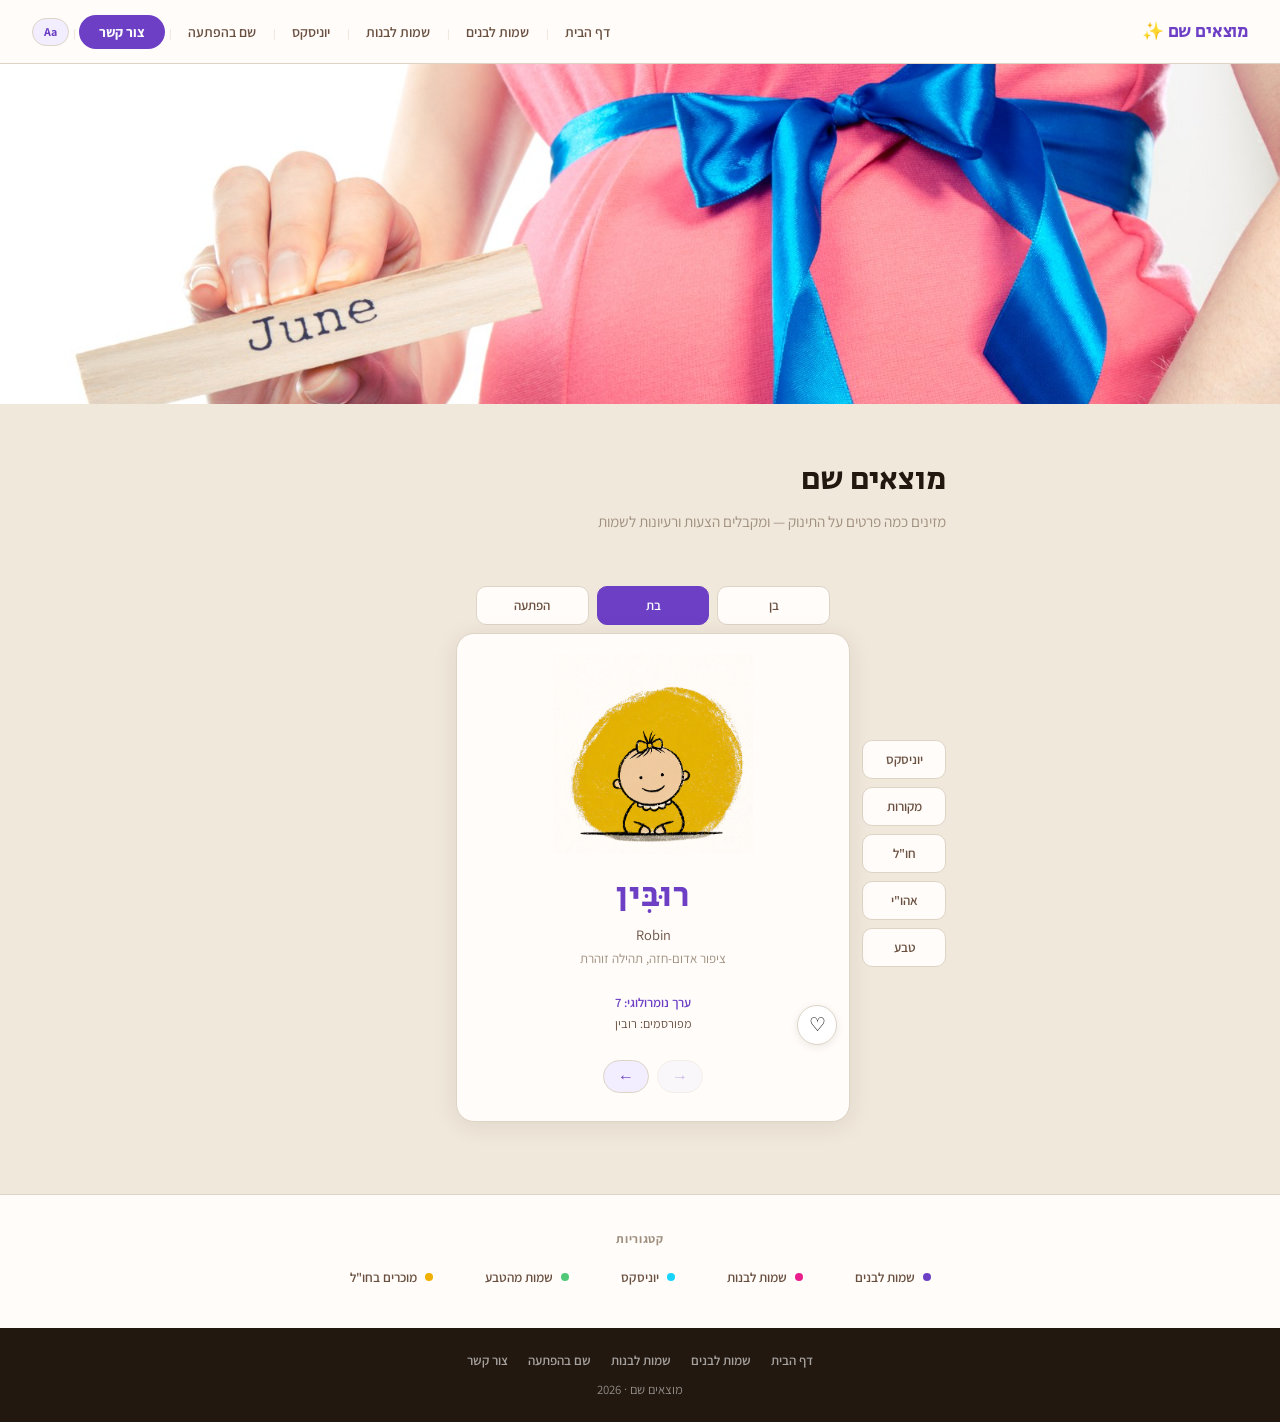
==== commit 04182c17: "Add files via upload" ====
--- a/index.html
+++ b/index.html
@@ -25,32 +25,33 @@
       <!-- RANDOM NAME CARD + FILTERS -->
       <div class="random-card-section" id="randomCardSection">
 
-        <!-- רשימת שמות אהובים — שמאל הכרטיס -->
+        <!-- רשימת שמות אהובים — עמודה שמאלית בגריד -->
         <div class="liked-panel" id="likedPanel"></div>
 
-        <!-- עטיפה: כפתורי מגדר + כרטיס -->
-        <div class="card-main">
-          <!-- כפתורי מגדר — רק מעל הכרטיס -->
-          <div class="gender-row">
-            <button type="button" class="filter-btn" data-val="boy"  onclick="setGender(this)">בן</button>
-            <button type="button" class="filter-btn" data-val="girl" onclick="setGender(this)">בת</button>
-            <button type="button" class="filter-btn" data-val="any"  onclick="setGender(this)">הפתעה</button>
-          </div>
-
-          <!-- כרטיס תינוק — לחיץ להגרלה מחדש -->
-          <div class="random-card" id="randomCard">
-            <img class="random-card-img" id="randomCardImg" src="" alt="" onclick="showRandomCard(gender || 'any')" title="לחצו להגרלה מחדש" />
-            <button class="like-heart" id="likeBtn" onclick="likeAndNext()" title="שמרו את השם">♡</button>
-            <div class="random-card-name" id="randomCardName"></div>
-            <div class="random-card-translit" id="randomCardTranslit"></div>
-            <div class="random-card-meaning" id="randomCardMeaning"></div>
-            <div class="random-card-source-loc" id="randomCardSourceLoc"></div>
-            <div class="random-card-numerology" id="randomCardNumerology"></div>
-            <div class="random-card-famous" id="randomCardFamous"></div>
+        <!-- כפתורי מגדר — מעל הכרטיס -->
+        <div class="gender-row">
+          <button type="button" class="filter-btn" data-val="boy"  onclick="setGender(this)">בן</button>
+          <button type="button" class="filter-btn" data-val="girl" onclick="setGender(this)">בת</button>
+          <button type="button" class="filter-btn" data-val="any"  onclick="setGender(this)">הפתעה</button>
+        </div>
+
+        <!-- כרטיס תינוק — לחיץ להגרלה מחדש -->
+        <div class="random-card" id="randomCard">
+          <img class="random-card-img" id="randomCardImg" src="" alt="" onclick="showRandomCard(gender || 'any')" title="לחצו להגרלה מחדש" />
+          <button class="like-heart" id="likeBtn" onclick="likeAndNext()" title="שמרו את השם">♡</button>
+          <div class="random-card-name" id="randomCardName"></div>
+          <div class="random-card-translit" id="randomCardTranslit"></div>
+          <div class="random-card-meaning" id="randomCardMeaning"></div>
+          <div class="random-card-source-loc" id="randomCardSourceLoc"></div>
+          <div class="random-card-numerology" id="randomCardNumerology"></div>
+          <div class="random-card-famous" id="randomCardFamous"></div>
+          <div class="card-nav-row">
+            <button class="card-nav-btn" id="navBack" onclick="goBack()" disabled title="לשם הקודם">→</button>
+            <button class="card-nav-btn" id="navFwd"  onclick="goForward()" title="לשם הבא">←</button>
           </div>
         </div>
 
-        <!-- כפתורי פילטר — מחוץ למסגרת, בצד ימין -->
+        <!-- כפתורי פילטר — עמודה ימנית בגריד -->
         <div class="card-filters">
           <button class="filter-btn" data-filter="unisex"        onclick="toggleCardFilter(this)">יוניסקס</button>
           <button class="filter-btn" data-filter="sources"       onclick="toggleCardFilter(this)">מקורות</button>
@@ -80,20 +81,47 @@
 // ── State ──
 let gender = null;
 const activeFilters = new Set();
-const likedNames = [];   // שמות שעשו להם לב (לפי סדר)
-let currentName = null;  // השם הנוכחי בכרטיס
-
-// ── הגרלת שם ──
+const likedNames  = [];
+let currentName   = null;
+
+// ── Navigation history ──
+const cardHistory = [];
+let historyIndex  = -1;
+
+// ── Render card contents (no history side-effects) ──
+function displayCard(n) {
+  currentName = n;
+  document.getElementById('randomCardImg').src              = n.gender === 'boy' ? 'images/baby-boy.png' : 'images/baby-girl.png';
+  document.getElementById('randomCardName').textContent     = n.niqqud || n.name;
+  document.getElementById('randomCardTranslit').textContent = n.transliteration || '';
+  document.getElementById('randomCardMeaning').textContent  = n.meaning || '';
+  var srcLocEl = document.getElementById('randomCardSourceLoc');
+  if (n.sources && n.source_location) { srcLocEl.textContent = 'מקור: ' + n.source_location; srcLocEl.style.visibility = 'visible'; }
+  else                                { srcLocEl.textContent = ''; srcLocEl.style.visibility = 'hidden'; }
+  document.getElementById('randomCardNumerology').textContent = n.numerology ? 'ערך נומרולוגי: ' + n.numerology : '';
+  var famousEl = document.getElementById('randomCardFamous');
+  if (n.famous) { famousEl.textContent = 'מפורסמים: ' + n.famous; famousEl.style.visibility = 'visible'; }
+  else          { famousEl.textContent = ''; famousEl.style.visibility = 'hidden'; }
+  var heart = document.getElementById('likeBtn');
+  if (heart) heart.textContent = likedNames.some(function(l){ return l.name === n.name; }) ? '❤️' : '♡';
+  updateNavButtons();
+}
+
+// ── Push to history then display ──
+function pushAndDisplay(n) {
+  if (historyIndex < cardHistory.length - 1) cardHistory.splice(historyIndex + 1);
+  cardHistory.push(n);
+  historyIndex = cardHistory.length - 1;
+  displayCard(n);
+}
+
+// ── Pick a random name from pool and push to history ──
 function showRandomCard(g) {
   if (typeof namesData === 'undefined') return;
-
-  // pool לפי מגדר
   var pool;
   if (g === 'boy')       pool = namesData.filter(function(n){ return n.gender === 'boy'; });
   else if (g === 'girl') pool = namesData.filter(function(n){ return n.gender === 'girl'; });
   else                   pool = [...namesData];
-
-  // פילטור — AND בין הכפתורים הדלוקים
   if (activeFilters.size > 0) {
     var filtered = pool.filter(function(n) {
       if (activeFilters.has('unisex')        && !n.unisex)               return false;
@@ -105,40 +133,40 @@
     });
     if (filtered.length > 0) pool = filtered;
   }
-
-  var n = pool[Math.floor(Math.random() * pool.length)];
-  currentName = n;
-  var img = n.gender === 'boy' ? 'images/baby-boy.png' : 'images/baby-girl.png';
-  document.getElementById('randomCardImg').src               = img;
-  document.getElementById('randomCardName').textContent      = n.niqqud || n.name;
-  document.getElementById('randomCardTranslit').textContent  = n.transliteration || '';
-  document.getElementById('randomCardMeaning').textContent     = n.meaning || '';
-  var srcLocEl = document.getElementById('randomCardSourceLoc');
-  if (n.sources && n.source_location) { srcLocEl.textContent = 'מקור: ' + n.source_location; srcLocEl.style.visibility = 'visible'; }
-  else { srcLocEl.textContent = ''; srcLocEl.style.visibility = 'hidden'; }
-  document.getElementById('randomCardNumerology').textContent  = n.numerology ? 'ערך נומרולוגי: ' + n.numerology : '';
-  var famousEl = document.getElementById('randomCardFamous');
-  if (n.famous) { famousEl.textContent = 'מפורסמים: ' + n.famous; famousEl.style.visibility = 'visible'; }
-  else          { famousEl.textContent = ''; famousEl.style.visibility = 'hidden'; }
-  // אפס לב
-  var heart = document.getElementById('likeBtn');
-  if (heart) heart.textContent = likedNames.some(function(l){ return l.name === n.name; }) ? '❤️' : '♡';
-}
-
-// ── לייק + הגרלה הבאה ──
+  pushAndDisplay(pool[Math.floor(Math.random() * pool.length)]);
+}
+
+// ── Back / Forward ──
+function goBack() {
+  if (historyIndex > 0) {
+    historyIndex--;
+    displayCard(cardHistory[historyIndex]);
+  }
+}
+
+function goForward() {
+  if (historyIndex < cardHistory.length - 1) {
+    historyIndex++;
+    displayCard(cardHistory[historyIndex]);
+  } else {
+    showRandomCard(gender || 'any');
+  }
+}
+
+function updateNavButtons() {
+  var backBtn = document.getElementById('navBack');
+  var fwdBtn  = document.getElementById('navFwd');
+  if (backBtn) backBtn.disabled = historyIndex <= 0;
+  if (fwdBtn)  fwdBtn.disabled  = false;
+}
+
+// ── Like / Unlike + advance ──
 function likeAndNext() {
   if (!currentName) return;
-  var heart = document.getElementById('likeBtn');
+  var heart   = document.getElementById('likeBtn');
   var already = likedNames.findIndex(function(l){ return l.name === currentName.name; });
-  if (already >= 0) {
-    // הסר לייק
-    likedNames.splice(already, 1);
-    heart.textContent = '♡';
-  } else {
-    // הוסף לייק
-    likedNames.push(currentName);
-    heart.textContent = '❤️';
-  }
+  if (already >= 0) { likedNames.splice(already, 1); heart.textContent = '♡'; }
+  else              { likedNames.push(currentName);   heart.textContent = '❤️'; }
   renderLikedPanel();
   showRandomCard(gender || 'any');
 }
@@ -146,11 +174,7 @@
 function renderLikedPanel() {
   var panel = document.getElementById('likedPanel');
   if (!panel) return;
-  if (likedNames.length === 0) {
-    panel.innerHTML = '';
-    panel.classList.remove('has-items');
-    return;
-  }
+  if (likedNames.length === 0) { panel.innerHTML = ''; panel.classList.remove('has-items'); return; }
   panel.classList.add('has-items');
   panel.innerHTML = '<div class="liked-panel-title">❤️ השמות שלי</div>' +
     likedNames.map(function(n) {
@@ -164,29 +188,17 @@
 function showNameInCard(nameStr) {
   var n = likedNames.find(function(l){ return l.name === nameStr; });
   if (!n) return;
-  currentName = n;
-  document.getElementById('randomCardImg').src              = n.gender === 'boy' ? 'images/baby-boy.png' : 'images/baby-girl.png';
-  document.getElementById('randomCardName').textContent     = n.niqqud || n.name;
-  document.getElementById('randomCardTranslit').textContent = n.transliteration || '';
-  document.getElementById('randomCardMeaning').textContent    = n.meaning || '';
-  document.getElementById('randomCardSourceLoc').textContent = (n.sources && n.source_location) ? 'מקור: ' + n.source_location : '';
-  document.getElementById('randomCardNumerology').textContent = n.numerology ? 'ערך נומרולוגי: ' + n.numerology : '';
-  var famousEl = document.getElementById('randomCardFamous');
-  if (n.famous) { famousEl.textContent = 'מפורסמים: ' + n.famous; famousEl.style.visibility = 'visible'; }
-  else          { famousEl.textContent = ''; famousEl.style.visibility = 'hidden'; }
-  document.getElementById('likeBtn').textContent = '❤️';
+  displayCard(n);
 }
 
 function removeLiked(name) {
   var idx = likedNames.findIndex(function(l){ return l.name === name; });
   if (idx >= 0) likedNames.splice(idx, 1);
-  if (currentName && currentName.name === name) {
-    document.getElementById('likeBtn').textContent = '♡';
-  }
+  if (currentName && currentName.name === name) document.getElementById('likeBtn').textContent = '♡';
   renderLikedPanel();
 }
 
-// ── כפתורי מגדר ──
+// ── Gender buttons ──
 function setGender(btn) {
   document.querySelectorAll('.gender-row .filter-btn').forEach(function(b){ b.classList.remove('active'); });
   btn.classList.add('active');
@@ -194,38 +206,22 @@
   showRandomCard(gender);
 }
 
-// ── כפתורי פילטר (multi-select) ──
+// ── Category filter buttons ──
 function toggleCardFilter(btn) {
   var f = btn.dataset.filter;
-  if (activeFilters.has(f)) {
-    activeFilters.delete(f);
-    btn.classList.remove('active');
-  } else {
-    activeFilters.add(f);
-    btn.classList.add('active');
-  }
+  if (activeFilters.has(f)) { activeFilters.delete(f); btn.classList.remove('active'); }
+  else                      { activeFilters.add(f);    btn.classList.add('active'); }
   showRandomCard(gender || 'any');
 }
 
-// ── הגרלה ראשונית ──
+// ── Initial card ──
 (function() {
   if (typeof namesData === 'undefined' || namesData.length === 0) return;
   var n = namesData[Math.floor(Math.random() * namesData.length)];
   gender = n.gender;
-  currentName = n;  // חשוב — בלי זה הלב לא עובד
   var btn = document.querySelector('.gender-row .filter-btn[data-val="' + gender + '"]');
   if (btn) btn.classList.add('active');
-  document.getElementById('randomCardImg').src               = gender === 'boy' ? 'images/baby-boy.png' : 'images/baby-girl.png';
-  document.getElementById('randomCardName').textContent      = n.niqqud || n.name;
-  document.getElementById('randomCardTranslit').textContent  = n.transliteration || '';
-  document.getElementById('randomCardMeaning').textContent     = n.meaning || '';
-  var srcLocEl = document.getElementById('randomCardSourceLoc');
-  if (n.sources && n.source_location) { srcLocEl.textContent = 'מקור: ' + n.source_location; srcLocEl.style.visibility = 'visible'; }
-  else { srcLocEl.textContent = ''; srcLocEl.style.visibility = 'hidden'; }
-  document.getElementById('randomCardNumerology').textContent  = n.numerology ? 'ערך נומרולוגי: ' + n.numerology : '';
-  var famousEl = document.getElementById('randomCardFamous');
-  if (n.famous) { famousEl.textContent = 'מפורסמים: ' + n.famous; famousEl.style.visibility = 'visible'; }
-  else          { famousEl.textContent = ''; famousEl.style.visibility = 'hidden'; }
+  pushAndDisplay(n);
 })();
 </script>
 
--- a/styles.css
+++ b/styles.css
@@ -3,13 +3,15 @@
   --accent:      #6c3fc5;
   --accent-soft: #f3eeff;
   --accent-mid:  #8b5cf6;
-  --text:        #1a1a2e;
-  --sub:         #5a5570;
-  --muted:       #9e9ab0;
-  --border:      #e8e4f0;
-  --surface:     #ffffff;
-  --bg:          #fafafa;
-  --shadow:      rgba(100,80,160,.08);
+  --gold:        #C88000;
+  --gold-soft:   #FFF5D6;
+  --text:        #221810;
+  --sub:         #6A5040;
+  --muted:       #A09080;
+  --border:      #DDD4C6;
+  --surface:     #FFFCF9;
+  --bg:          #F0E8DB;
+  --shadow:      rgba(50,30,10,.09);
 }
 
 *, *::before, *::after { box-sizing: border-box; margin: 0; padding: 0; }
@@ -28,7 +30,7 @@
 /* ── ACCESSIBILITY BAR ── */
 .a11y-bar {
   width: 100%;
-  background: #2a2a3a;
+  background: #2A201A;
   color: rgba(255,255,255,.75);
   display: none;
   align-items: center;
@@ -41,16 +43,20 @@
 .a11y-bar.a11y-open { display: flex; }
 
 .a11y-toggle {
-  background: none;
-  border: none;
-  font-size: 1.2rem;
-  cursor: pointer;
-  padding: 4px 8px;
-  border-radius: 8px;
-  line-height: 1;
-  transition: background .15s;
-}
-.a11y-toggle:hover { background: var(--accent-soft); }
+  background: var(--accent-soft);
+  border: 1.5px solid var(--border);
+  border-radius: 20px;
+  font-size: .75rem;
+  font-weight: 700;
+  color: var(--accent);
+  cursor: pointer;
+  padding: 4px 11px;
+  line-height: 1.5;
+  transition: all .15s;
+  font-family: 'Assistant', sans-serif;
+  letter-spacing: .02em;
+}
+.a11y-toggle:hover { background: var(--accent); color: #fff; border-color: var(--accent); }
 .a11y-label {
   font-weight: 700;
   letter-spacing: .04em;
@@ -139,12 +145,12 @@
 .hero {
   width: 100%;
   overflow: hidden;
-  background: #f5f5f5;
-  max-height: 440px;
+  background: var(--bg);
+  max-height: 340px;
 }
 .hero img.hero-img {
   width: 100%;
-  height: 440px;
+  height: 340px;
   object-fit: cover;
   object-position: center 25%;
   display: block;
@@ -313,11 +319,11 @@
 .name-attr strong { font-weight: 700; color: var(--text); }
 .name-badges { display: flex; gap: 5px; flex-wrap: wrap; margin-top: 8px; }
 .badge { font-size: .67rem; font-weight: 700; padding: 3px 10px; border-radius: 20px; border: 1px solid transparent; }
-.badge-sources  { background: #fffbe6; border-color: #f0d000; color: #7a5c00; }
-.badge-intl     { background: #e8f7ff; border-color: #90d0f0; color: #005a8a; }
-.badge-ahvy     { background: #e8fff4; border-color: #80d8a8; color: #1a6e40; }
-.badge-nature   { background: #f0ffe8; border-color: #90d060; color: #2a6010; }
-.badge-unisex   { background: #fce8f5; border-color: #e090c8; color: #880060; }
+.badge-sources  { background: #FFF6DC; border-color: #D4A800; color: #7A5C00; }
+.badge-intl     { background: #EEE8FF; border-color: #9070D0; color: #4A2A90; }
+.badge-ahvy     { background: #E8F8EC; border-color: #70C880; color: #1A6030; }
+.badge-nature   { background: #EDF8E0; border-color: #80C050; color: #2A6010; }
+.badge-unisex   { background: #FDEAF8; border-color: #C878B8; color: #800060; }
 
 /* Like */
 .like-btn {
@@ -627,38 +633,34 @@
 /* ── Random card — mobile layout ── */
 @media (max-width: 640px) {
   /* Hero smaller */
-  .hero { max-height: 220px; }
-  .hero img.hero-img { height: 220px; }
+  .hero { max-height: 200px; }
+  .hero img.hero-img { height: 200px; }
 
   /* Less padding */
   .main { padding: 28px 16px 40px; }
 
+  /* Grid reflow: stack vertically in logical order */
   .random-card-section {
-    flex-direction: column;
-    align-items: stretch;
+    grid-template-areas:
+      "gender"
+      "filters"
+      "card"
+      "liked";
+    grid-template-columns: 1fr;
+    grid-template-rows: auto auto 1fr auto;
     gap: 10px;
   }
 
-  .card-main {
-    display: contents;
-  }
-
-  /* שורה 1: כפתורי מגדר */
+  /* Gender buttons — full width */
   .gender-row {
-    order: 1;
-    display: grid;
-    grid-template-columns: repeat(3, 1fr);
-    gap: 8px;
     width: 100%;
     margin: 0;
   }
 
-  /* שורה 2: כפתורי פילטר — 2 שורות (3+2) */
+  /* Filter buttons — 3-column grid */
   .card-filters {
-    order: 2;
     display: grid;
     grid-template-columns: repeat(3, 1fr);
-    width: 100%;
     gap: 6px;
   }
   .card-filters .filter-btn {
@@ -666,24 +668,17 @@
     font-size: .8rem;
   }
 
-  /* שורה 3: כרטיס */
-  .random-card {
-    order: 3;
-  }
-  .random-card-img {
-    height: 180px;
-  }
+  /* Card */
+  .random-card-img { height: 180px; }
   .random-card-name { font-size: 1.8rem; }
 
-  /* שורה 4: שמות אהובים — אופקית בתחתית */
+  /* Liked panel — horizontal strip at bottom */
   .liked-panel {
-    order: 4;
     width: 100%;
     flex-direction: row;
     flex-wrap: wrap;
     gap: 8px;
     visibility: hidden;
-    min-height: 0;
   }
   .liked-panel.has-items { visibility: visible; }
   .liked-panel-title { width: 100%; text-align: right; }
@@ -776,40 +771,41 @@
 }
 
 /* ── Random Name Card (index page) ── */
-/* ── Random card + filters layout ── */
+/* ── Random card + filters layout — CSS Grid (no display:contents needed) ── */
 .random-card-section {
   width: 100%;
   padding: 16px 0 8px;
-  display: flex;
-  flex-direction: row-reverse; /* כרטיס בשמאל, כפתורים בימין */
-  align-items: center;
-  gap: 10px;
-}
-
-/* עטיפת כפתורי מגדר + כרטיס */
-.card-main {
-  flex: 1;
-  display: flex;
-  flex-direction: column;
-  gap: 8px;
-}
-
-/* שורת כפתורי מגדר — מעל הכרטיס בלבד */
+  display: grid;
+  grid-template-areas:
+    "filters gender  liked"
+    "filters card    liked";
+  grid-template-columns: 84px 1fr 110px;
+  grid-template-rows: auto 1fr;
+  gap: 8px 12px;
+  align-items: start;
+}
+
+.liked-panel  { grid-area: liked; }
+.gender-row   { grid-area: gender; }
+.random-card  { grid-area: card; }
+.card-filters { grid-area: filters; }
+
+/* gender buttons — not full width, centered in their cell */
 .gender-row {
   display: grid;
   grid-template-columns: repeat(3, 1fr);
   gap: 8px;
-  width: 75%;
+  width: 90%;
   margin: 0 auto;
 }
 
-/* כפתורי פילטר — עמודה מחוץ למסגרת, צד ימין */
+/* כפתורי פילטר — עמודה אנכית, כפתורים ממורכזים אנכית */
 .card-filters {
   display: flex;
   flex-direction: column;
   gap: 8px;
-  flex-shrink: 0;
-  width: 84px;
+  align-self: stretch;
+  justify-content: center;
 }
 .filter-btn {
   padding: 10px 4px;
@@ -924,15 +920,42 @@
 }
 .like-heart:hover { transform: scale(1.15); border-color: #e91e8c; }
 
-/* ── רשימת שמות אהובים — שמאל הכרטיס ── */
+/* ── ניווט הקודם / הבא ── */
+.card-nav-row {
+  display: flex;
+  gap: 8px;
+  justify-content: center;
+  padding: 10px 0 4px;
+}
+.card-nav-btn {
+  background: var(--accent-soft);
+  border: 1.5px solid var(--border);
+  border-radius: 20px;
+  color: var(--accent);
+  font-family: inherit;
+  font-size: 1rem;
+  font-weight: 700;
+  padding: 5px 14px;
+  cursor: pointer;
+  transition: background .15s, border-color .15s;
+}
+.card-nav-btn:hover:not(:disabled) {
+  background: #e8dcff;
+  border-color: var(--accent);
+}
+.card-nav-btn:disabled {
+  opacity: .35;
+  cursor: default;
+}
+
+/* ── רשימת שמות אהובים — עמודה שמאלית בגריד ── */
 .liked-panel {
-  display: flex;          /* תמיד תופס מקום */
+  display: flex;
   flex-direction: column;
   gap: 6px;
-  flex-shrink: 0;
   width: 110px;
-  order: -1;
-  visibility: hidden;     /* מוסתר אבל שומר מקום */
+  visibility: hidden;     /* מוסתר אבל שומר מקום בגריד */
+  align-self: start;
 }
 .liked-panel.has-items {
   visibility: visible;
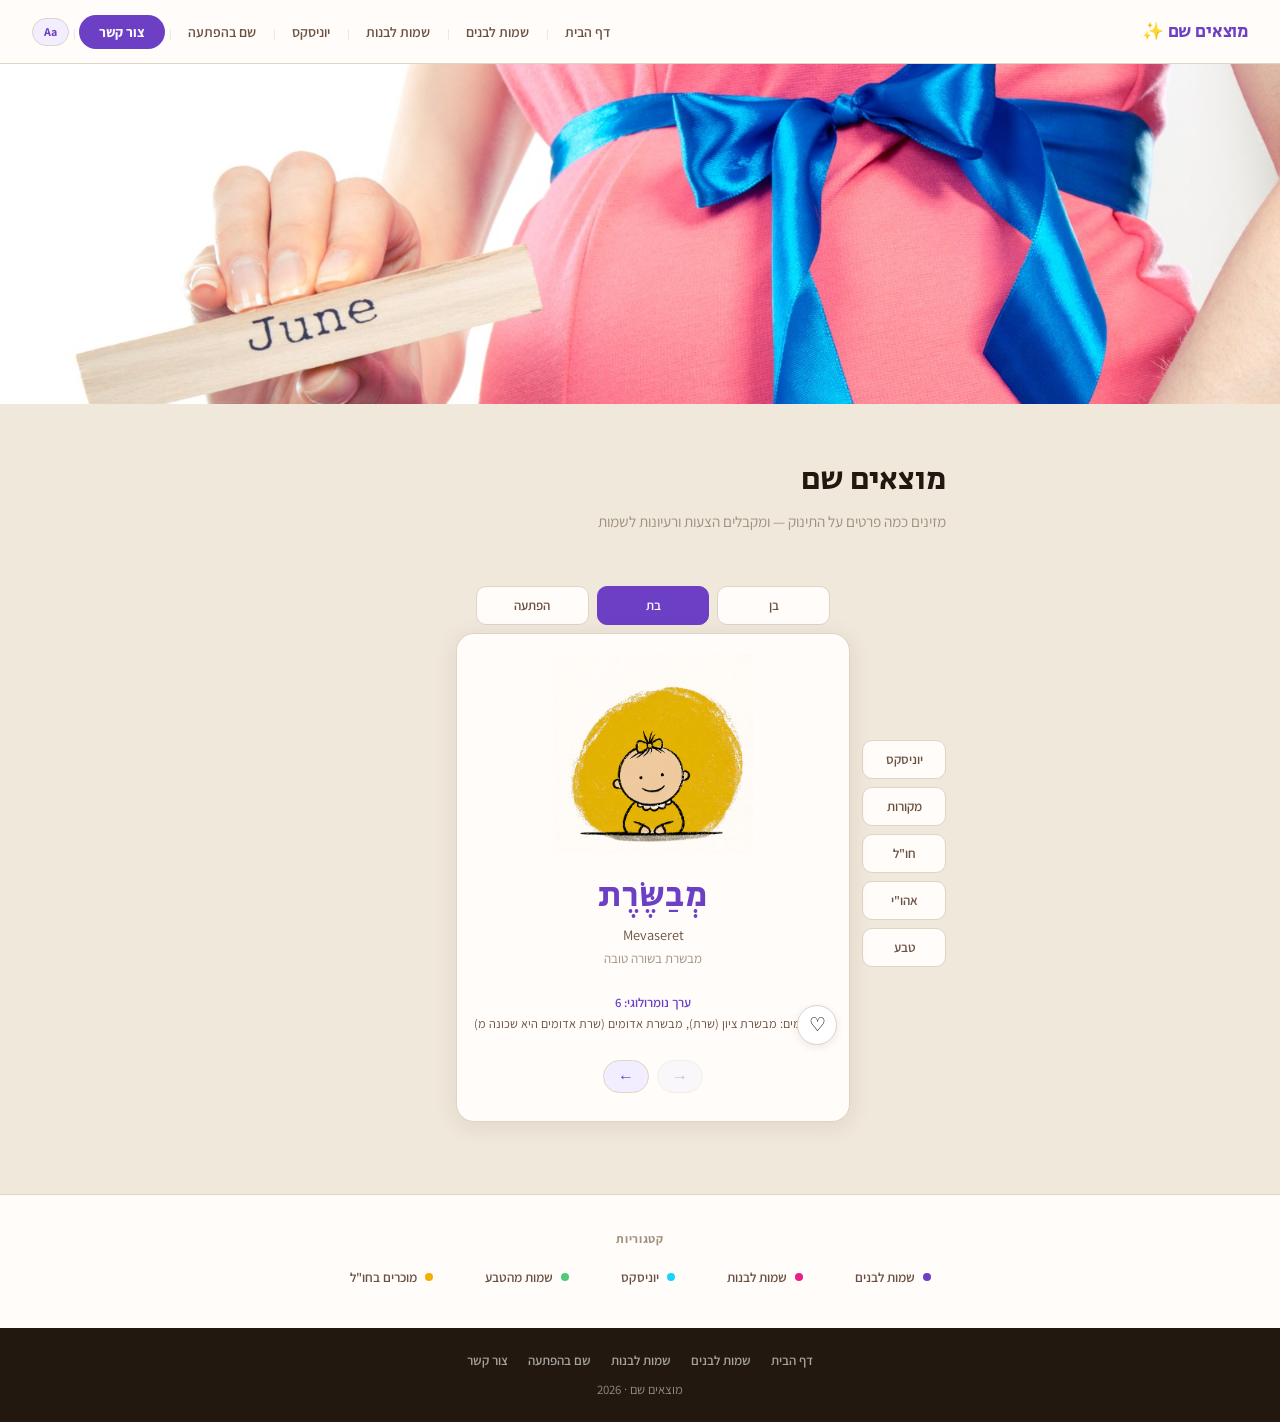
==== commit 820c7e7a: "Add files via upload" ====
--- a/index.html
+++ b/index.html
@@ -3,6 +3,7 @@
 <head>
   <meta charset="UTF-8" />
   <meta name="viewport" content="width=device-width, initial-scale=1.0" />
+  <script>if(window.innerWidth<768)window.location.replace('mobile.html');</script>
   <title>מוצאים שם — מחולל שמות</title>
   <link href="https://fonts.googleapis.com/css2?family=Secular+One&family=Assistant:wght@300;400;600;700&display=swap" rel="stylesheet" />
   <script src="names.js"></script>
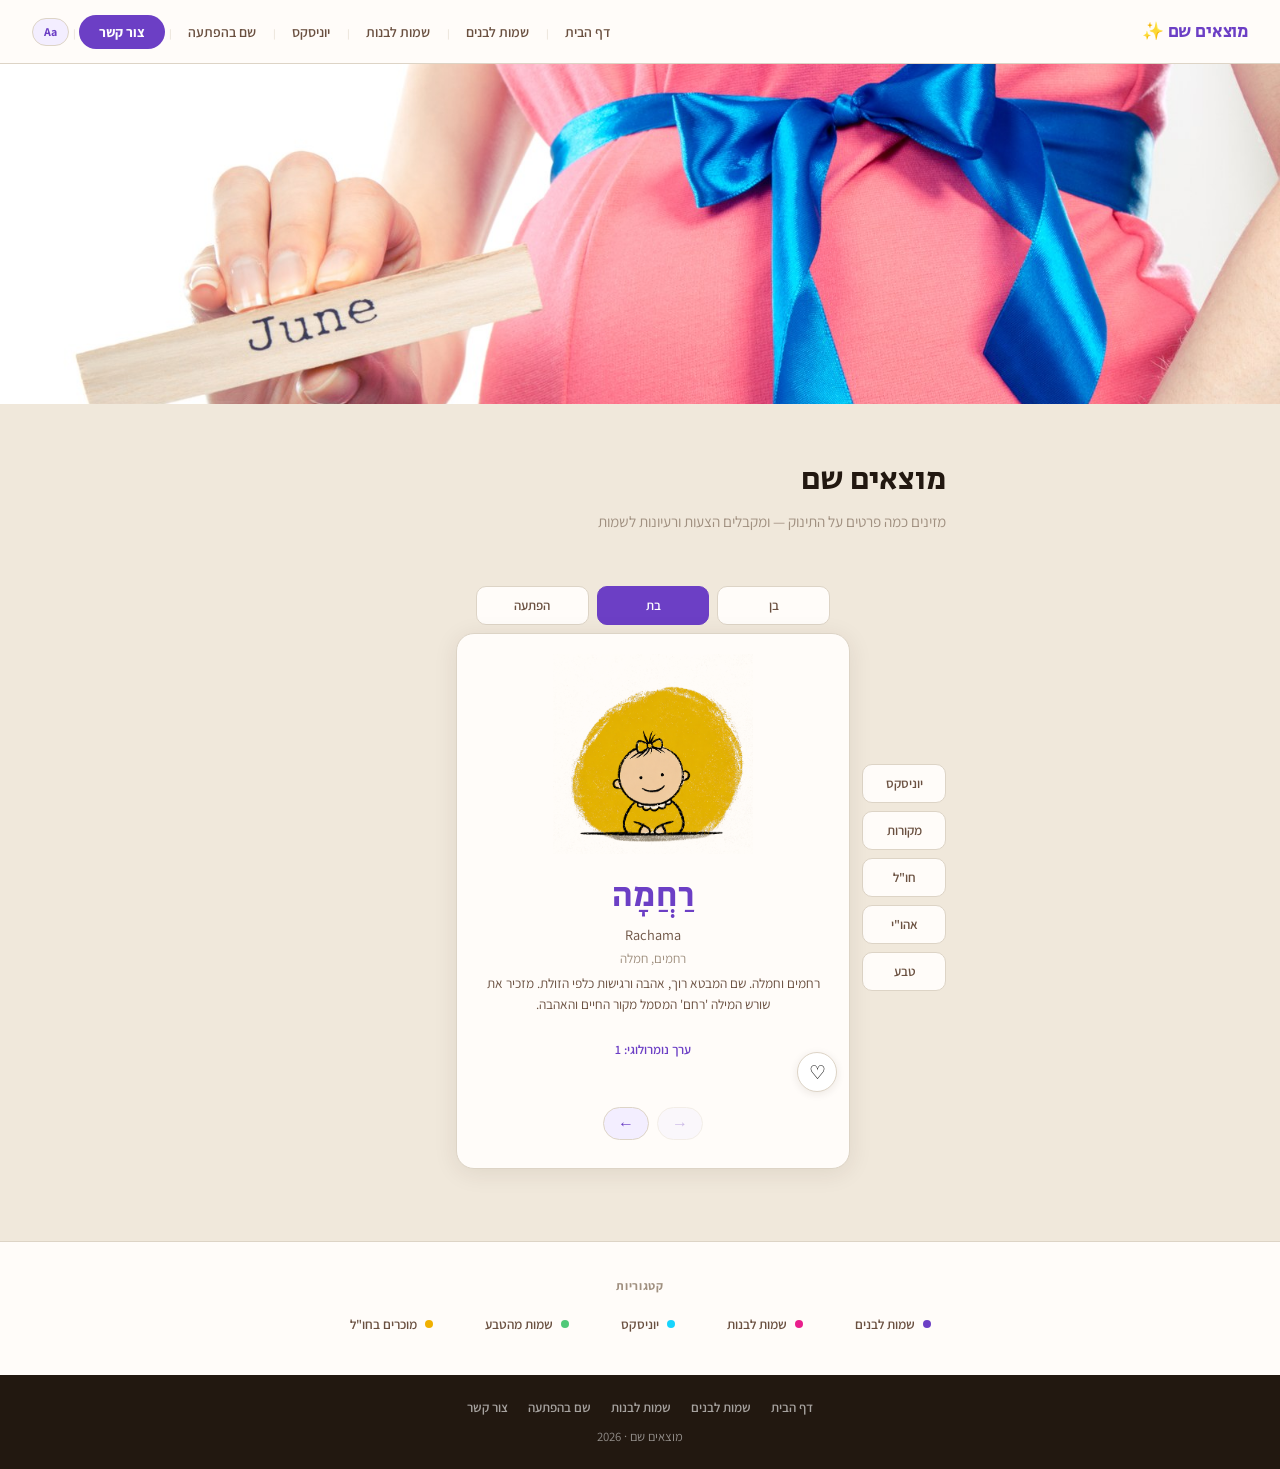
==== commit 676de2c9: "Add files via upload" ====
--- a/index.html
+++ b/index.html
@@ -43,6 +43,7 @@
           <div class="random-card-name" id="randomCardName"></div>
           <div class="random-card-translit" id="randomCardTranslit"></div>
           <div class="random-card-meaning" id="randomCardMeaning"></div>
+          <div class="random-card-short-text" id="randomCardShortText"></div>
           <div class="random-card-source-loc" id="randomCardSourceLoc"></div>
           <div class="random-card-numerology" id="randomCardNumerology"></div>
           <div class="random-card-famous" id="randomCardFamous"></div>
@@ -94,8 +95,9 @@
   currentName = n;
   document.getElementById('randomCardImg').src              = n.gender === 'boy' ? 'images/baby-boy.png' : 'images/baby-girl.png';
   document.getElementById('randomCardName').textContent     = n.niqqud || n.name;
-  document.getElementById('randomCardTranslit').textContent = n.transliteration || '';
-  document.getElementById('randomCardMeaning').textContent  = n.meaning || '';
+  document.getElementById('randomCardTranslit').textContent   = n.transliteration || '';
+  document.getElementById('randomCardShortText').textContent  = n.short_text || '';
+  document.getElementById('randomCardMeaning').textContent    = n.meaning || '';
   var srcLocEl = document.getElementById('randomCardSourceLoc');
   if (n.sources && n.source_location) { srcLocEl.textContent = 'מקור: ' + n.source_location; srcLocEl.style.visibility = 'visible'; }
   else                                { srcLocEl.textContent = ''; srcLocEl.style.visibility = 'hidden'; }
--- a/styles.css
+++ b/styles.css
@@ -1,21 +1,5 @@
-/* ── Variables ── */
-:root {
-  --accent:      #6c3fc5;
-  --accent-soft: #f3eeff;
-  --accent-mid:  #8b5cf6;
-  --gold:        #C88000;
-  --gold-soft:   #FFF5D6;
-  --text:        #221810;
-  --sub:         #6A5040;
-  --muted:       #A09080;
-  --border:      #DDD4C6;
-  --surface:     #FFFCF9;
-  --bg:          #F0E8DB;
-  --shadow:      rgba(50,30,10,.09);
-}
-
-*, *::before, *::after { box-sizing: border-box; margin: 0; padding: 0; }
-html { scroll-behavior: smooth; }
+@import url('./shared.css');
+
 body {
   font-family: 'Assistant', sans-serif;
   background: var(--bg);
@@ -25,72 +9,6 @@
   flex-direction: column;
   align-items: center;
 }
-h1, h2, h3 { font-family: 'Secular One', sans-serif; font-weight: 400; }
-
-/* ── ACCESSIBILITY BAR ── */
-.a11y-bar {
-  width: 100%;
-  background: #2A201A;
-  color: rgba(255,255,255,.75);
-  display: none;
-  align-items: center;
-  gap: 4px;
-  padding: 5px 16px;
-  font-size: .72rem;
-  direction: rtl;
-  flex-wrap: wrap;
-}
-.a11y-bar.a11y-open { display: flex; }
-
-.a11y-toggle {
-  background: var(--accent-soft);
-  border: 1.5px solid var(--border);
-  border-radius: 20px;
-  font-size: .75rem;
-  font-weight: 700;
-  color: var(--accent);
-  cursor: pointer;
-  padding: 4px 11px;
-  line-height: 1.5;
-  transition: all .15s;
-  font-family: 'Assistant', sans-serif;
-  letter-spacing: .02em;
-}
-.a11y-toggle:hover { background: var(--accent); color: #fff; border-color: var(--accent); }
-.a11y-label {
-  font-weight: 700;
-  letter-spacing: .04em;
-  margin-left: 8px;
-  opacity: .6;
-  font-size: .68rem;
-  text-transform: uppercase;
-}
-.a11y-bar button {
-  background: rgba(255,255,255,.08);
-  border: 1px solid rgba(255,255,255,.15);
-  border-radius: 6px;
-  color: rgba(255,255,255,.85);
-  font-size: .75rem;
-  font-weight: 700;
-  padding: 3px 9px;
-  cursor: pointer;
-  transition: background .15s, border-color .15s;
-  line-height: 1.4;
-  font-family: 'Assistant', sans-serif;
-}
-.a11y-bar button:hover { background: rgba(255,255,255,.18); }
-.a11y-bar button.active {
-  background: var(--accent);
-  border-color: var(--accent);
-  color: #fff;
-}
-.a11y-reset { margin-right: 4px; opacity: .6; }
-.a11y-reset:hover { opacity: 1 !important; }
-
-/* Accessibility states */
-html.a11y-grayscale { filter: grayscale(1); }
-html.a11y-contrast  { filter: contrast(160%) brightness(.9); }
-html.a11y-underline a { text-decoration: underline !important; }
 
 /* ── NAV ── */
 nav {
@@ -862,6 +780,13 @@
   margin-top: 4px;
   direction: ltr;
 }
+.random-card-short-text {
+  font-size: .84rem;
+  color: var(--sub);
+  margin-top: 6px;
+  text-align: center;
+  line-height: 1.55;
+}
 .random-card-meaning {
   font-size: .82rem;
   color: var(--muted);
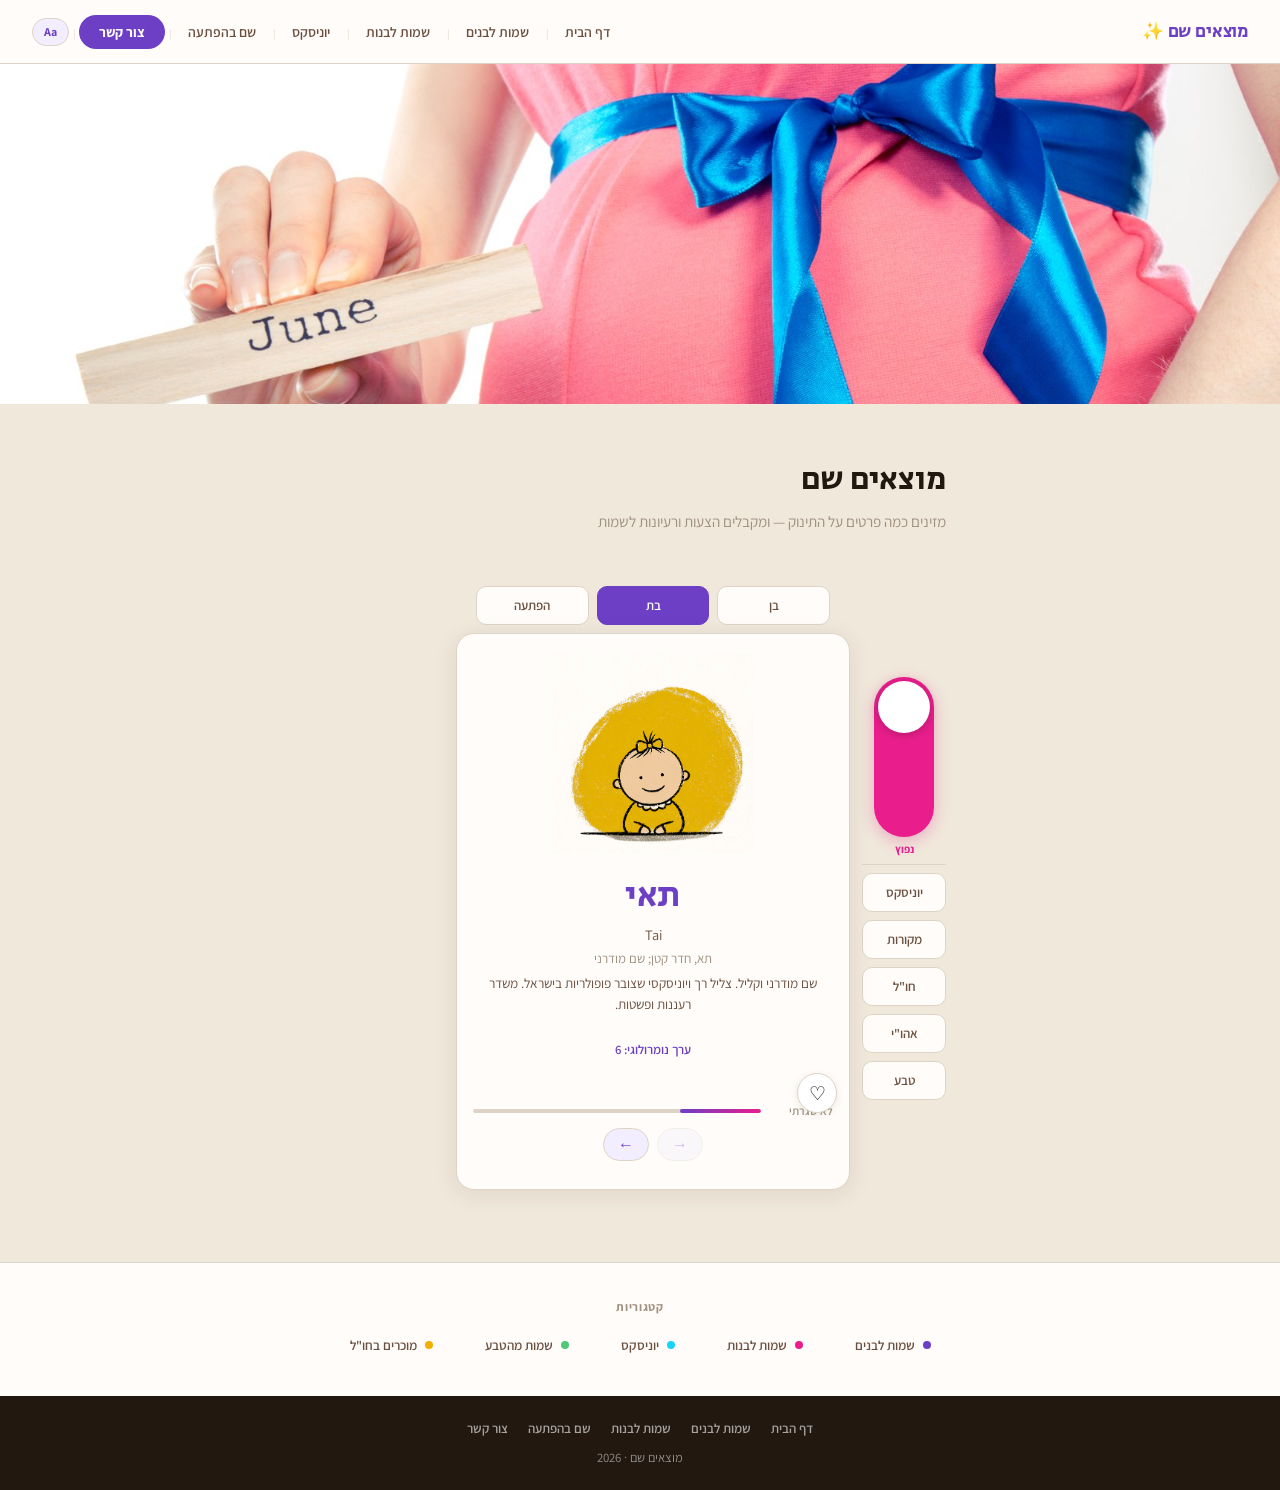
==== commit 6530ddda: "Add files via upload" ====
--- a/index.html
+++ b/index.html
@@ -8,6 +8,7 @@
   <link href="https://fonts.googleapis.com/css2?family=Secular+One&family=Assistant:wght@300;400;600;700&display=swap" rel="stylesheet" />
   <script src="names.js"></script>
   <script src="layout.js"></script>
+  <script src="popularity.js"></script>
   <link rel="stylesheet" href="styles.css" />
 </head>
 <body>
@@ -47,6 +48,10 @@
           <div class="random-card-source-loc" id="randomCardSourceLoc"></div>
           <div class="random-card-numerology" id="randomCardNumerology"></div>
           <div class="random-card-famous" id="randomCardFamous"></div>
+          <div class="card-pop-bar" id="randomCardPopBar" style="display:none">
+            <span class="pop-bar-lbl" id="randomCardPopLbl"></span>
+            <div class="pop-bar"><div class="pop-bar-fill" id="randomCardPopFill" style="width:0%"></div></div>
+          </div>
           <div class="card-nav-row">
             <button class="card-nav-btn" id="navBack" onclick="goBack()" disabled title="לשם הקודם">→</button>
             <button class="card-nav-btn" id="navFwd"  onclick="goForward()" title="לשם הבא">←</button>
@@ -55,12 +60,22 @@
 
         <!-- כפתורי פילטר — עמודה ימנית בגריד -->
         <div class="card-filters">
+          <div class="pop-vios-section">
+            <div class="pop-vios-switch" id="popVIosSwitch" data-state="pop">
+              <div class="pop-vios-thumb"></div>
+              <button class="pop-vios-hit" data-val="pop"  onclick="setPopPreset('pop')"></button>
+              <button class="pop-vios-hit" data-val="mid"  onclick="setPopPreset('mid')"></button>
+              <button class="pop-vios-hit" data-val="rare" onclick="setPopPreset('rare')"></button>
+            </div>
+            <div class="pop-vios-label" id="popVIosLabel">נפוץ</div>
+          </div>
           <button class="filter-btn" data-filter="unisex"        onclick="toggleCardFilter(this)">יוניסקס</button>
           <button class="filter-btn" data-filter="sources"       onclick="toggleCardFilter(this)">מקורות</button>
           <button class="filter-btn" data-filter="international" onclick="toggleCardFilter(this)">חו"ל</button>
           <button class="filter-btn" data-filter="ahvy"          onclick="toggleCardFilter(this)">אהו"י</button>
           <button class="filter-btn" data-filter="nature"        onclick="toggleCardFilter(this)">טבע</button>
         </div>
+
 
       </div>
 
@@ -85,6 +100,19 @@
 const activeFilters = new Set();
 const likedNames  = [];
 let currentName   = null;
+
+// popularityTarget, popularityRange, popScore, popularityWeight, weightedRandom → popularity.js
+
+function popLabel(p) {
+  if (p <= 35) return 'נדיר';
+  if (p <= 60) return 'לא שגרתי';
+  if (p <= 78) return 'בינוני';
+  if (p <= 92) return 'נפוץ';
+  return 'מאוד נפוץ';
+}
+function popToBarPct(p) {
+  return Math.round(Math.pow(p / 100, 2) * 100);
+}
 
 // ── Navigation history ──
 const cardHistory = [];
@@ -105,6 +133,10 @@
   var famousEl = document.getElementById('randomCardFamous');
   if (n.famous) { famousEl.textContent = 'מפורסמים: ' + n.famous; famousEl.style.visibility = 'visible'; }
   else          { famousEl.textContent = ''; famousEl.style.visibility = 'hidden'; }
+  var pop = n.popularity || 50;
+  document.getElementById('randomCardPopBar').style.display  = 'flex';
+  document.getElementById('randomCardPopLbl').textContent    = popLabel(pop);
+  document.getElementById('randomCardPopFill').style.width   = popToBarPct(pop) + '%';
   var heart = document.getElementById('likeBtn');
   if (heart) heart.textContent = likedNames.some(function(l){ return l.name === n.name; }) ? '❤️' : '♡';
   updateNavButtons();
@@ -136,7 +168,7 @@
     });
     if (filtered.length > 0) pool = filtered;
   }
-  pushAndDisplay(pool[Math.floor(Math.random() * pool.length)]);
+  pushAndDisplay(weightedRandom(pool));
 }
 
 // ── Back / Forward ──
@@ -217,6 +249,18 @@
   showRandomCard(gender || 'any');
 }
 
+// ── Popularity preset ──
+var POP_PRESETS  = { pop: {target:80,range:20}, mid: {target:70,range:30}, rare: {target:20,range:15} };
+var POP_LABELS   = { pop: 'נפוץ', mid: 'בינוני', rare: 'נדיר' };
+function setPopPreset(val) {
+  var p = POP_PRESETS[val];
+  popularityTarget = p.target;
+  popularityRange  = p.range;
+  document.getElementById('popVIosSwitch').dataset.state = val;
+  document.getElementById('popVIosLabel').textContent    = POP_LABELS[val];
+  showRandomCard(gender || 'any');
+}
+
 // ── Initial card ──
 (function() {
   if (typeof namesData === 'undefined' || namesData.length === 0) return;
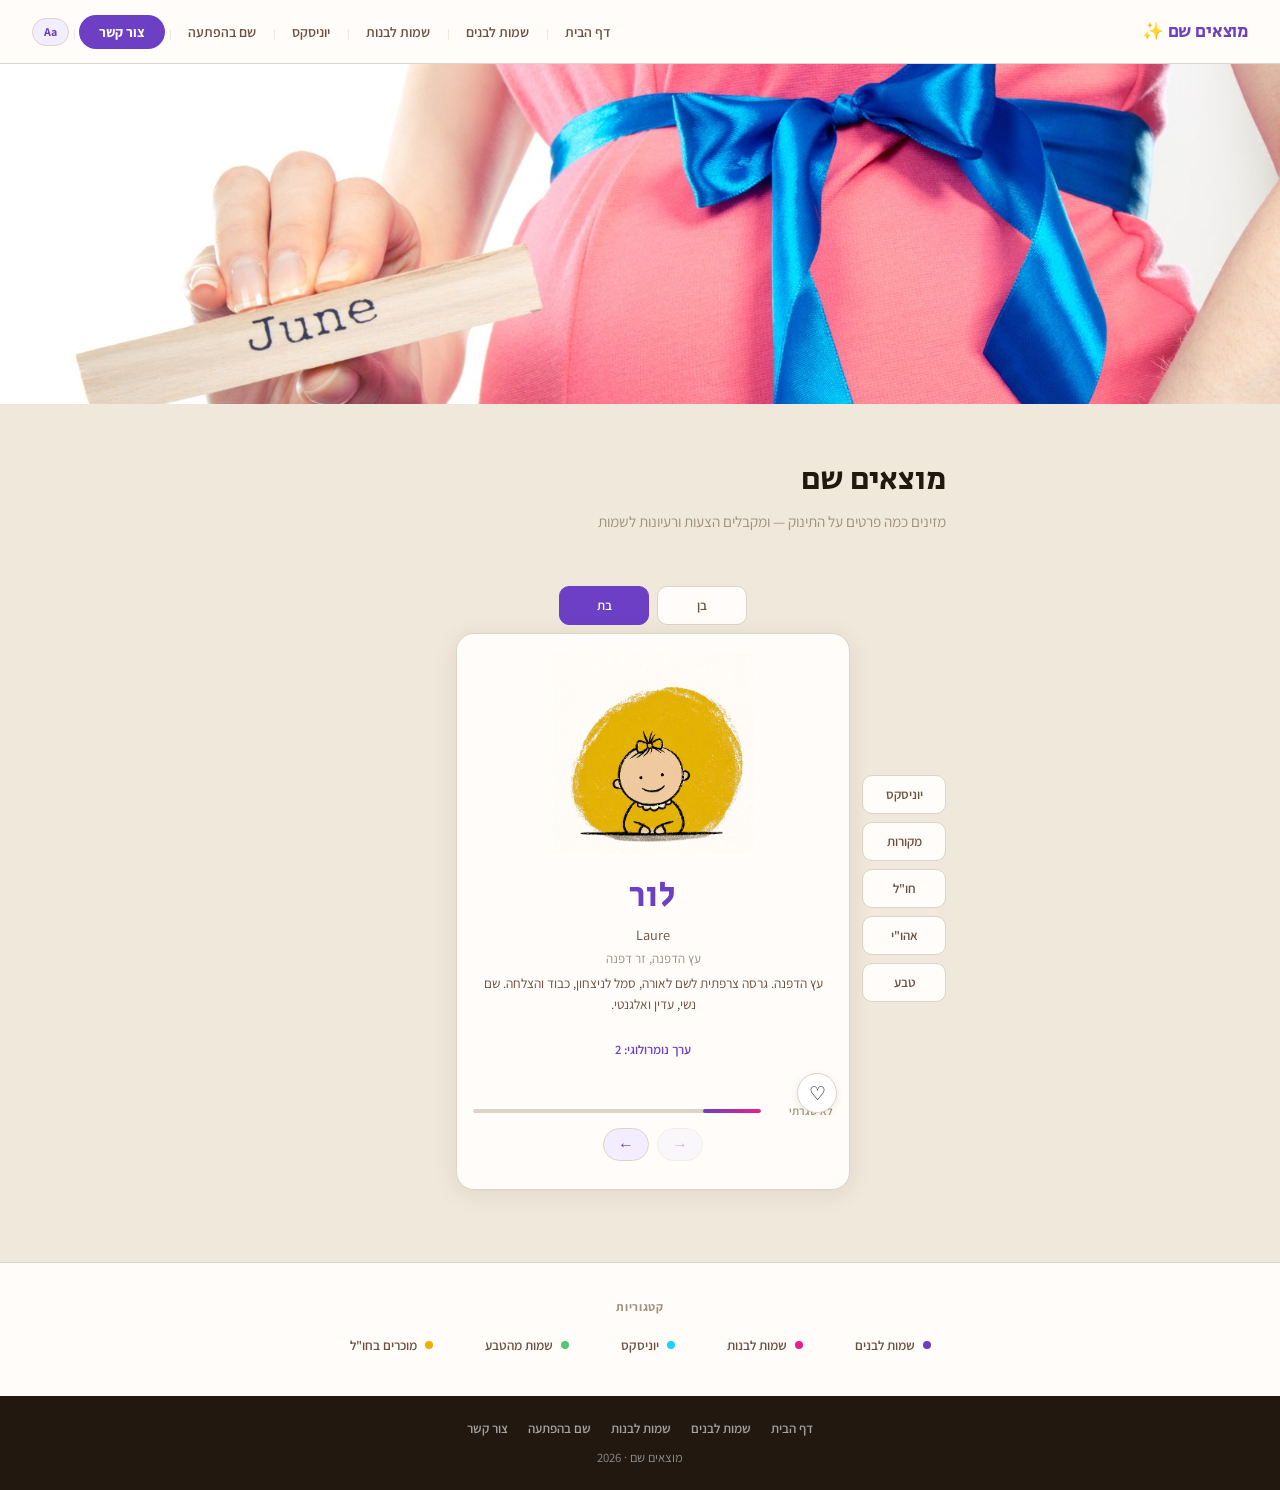
==== commit 351d045f: "deploy from names_V2 — 2026-06-27 02:12" ====
--- a/index.html
+++ b/index.html
@@ -34,7 +34,7 @@
         <div class="gender-row">
           <button type="button" class="filter-btn" data-val="boy"  onclick="setGender(this)">בן</button>
           <button type="button" class="filter-btn" data-val="girl" onclick="setGender(this)">בת</button>
-          <button type="button" class="filter-btn" data-val="any"  onclick="setGender(this)">הפתעה</button>
+          <!-- <button type="button" class="filter-btn" data-val="any"  onclick="setGender(this)">הפתעה</button> -->
         </div>
 
         <!-- כרטיס תינוק — לחיץ להגרלה מחדש -->
@@ -60,15 +60,11 @@
 
         <!-- כפתורי פילטר — עמודה ימנית בגריד -->
         <div class="card-filters">
-          <div class="pop-vios-section">
-            <div class="pop-vios-switch" id="popVIosSwitch" data-state="pop">
-              <div class="pop-vios-thumb"></div>
-              <button class="pop-vios-hit" data-val="pop"  onclick="setPopPreset('pop')"></button>
-              <button class="pop-vios-hit" data-val="mid"  onclick="setPopPreset('mid')"></button>
-              <button class="pop-vios-hit" data-val="rare" onclick="setPopPreset('rare')"></button>
-            </div>
-            <div class="pop-vios-label" id="popVIosLabel">נפוץ</div>
-          </div>
+          <!-- כפתורי פופולריות — מוסתרים זמנית
+          <button type="button" class="filter-btn active" data-pop="pop"  onclick="setPopPreset('pop')">פופלרי</button>
+          <button type="button" class="filter-btn"        data-pop="mid"  onclick="setPopPreset('mid')">ממוצע</button>
+          <button type="button" class="filter-btn"        data-pop="rare" onclick="setPopPreset('rare')">נדיר</button>
+          -->
           <button class="filter-btn" data-filter="unisex"        onclick="toggleCardFilter(this)">יוניסקס</button>
           <button class="filter-btn" data-filter="sources"       onclick="toggleCardFilter(this)">מקורות</button>
           <button class="filter-btn" data-filter="international" onclick="toggleCardFilter(this)">חו"ל</button>
@@ -249,17 +245,16 @@
   showRandomCard(gender || 'any');
 }
 
-// ── Popularity preset ──
-var POP_PRESETS  = { pop: {target:80,range:20}, mid: {target:70,range:30}, rare: {target:20,range:15} };
-var POP_LABELS   = { pop: 'נפוץ', mid: 'בינוני', rare: 'נדיר' };
+// ── Popularity preset — מוסתר זמנית ──
+/* var POP_PRESETS = { pop: {target:80,range:20}, mid: {target:70,range:30}, rare: {target:20,range:15} };
 function setPopPreset(val) {
   var p = POP_PRESETS[val];
   popularityTarget = p.target;
   popularityRange  = p.range;
-  document.getElementById('popVIosSwitch').dataset.state = val;
-  document.getElementById('popVIosLabel').textContent    = POP_LABELS[val];
+  document.querySelectorAll('.card-filters .filter-btn[data-pop]').forEach(function(b){ b.classList.remove('active'); });
+  document.querySelector('.card-filters .filter-btn[data-pop="' + val + '"]').classList.add('active');
   showRandomCard(gender || 'any');
-}
+} */
 
 // ── Initial card ──
 (function() {
--- a/styles.css
+++ b/styles.css
@@ -708,13 +708,17 @@
 .random-card  { grid-area: card; }
 .card-filters { grid-area: filters; }
 
-/* gender buttons — not full width, centered in their cell */
+/* gender buttons — centered */
 .gender-row {
-  display: grid;
-  grid-template-columns: repeat(3, 1fr);
+  display: flex;
+  justify-content: center;
   gap: 8px;
   width: 90%;
   margin: 0 auto;
+}
+.gender-row .filter-btn {
+  min-width: 90px;
+  padding-inline: 20px;
 }
 
 /* כפתורי פילטר — עמודה אנכית, כפתורים ממורכזים אנכית */
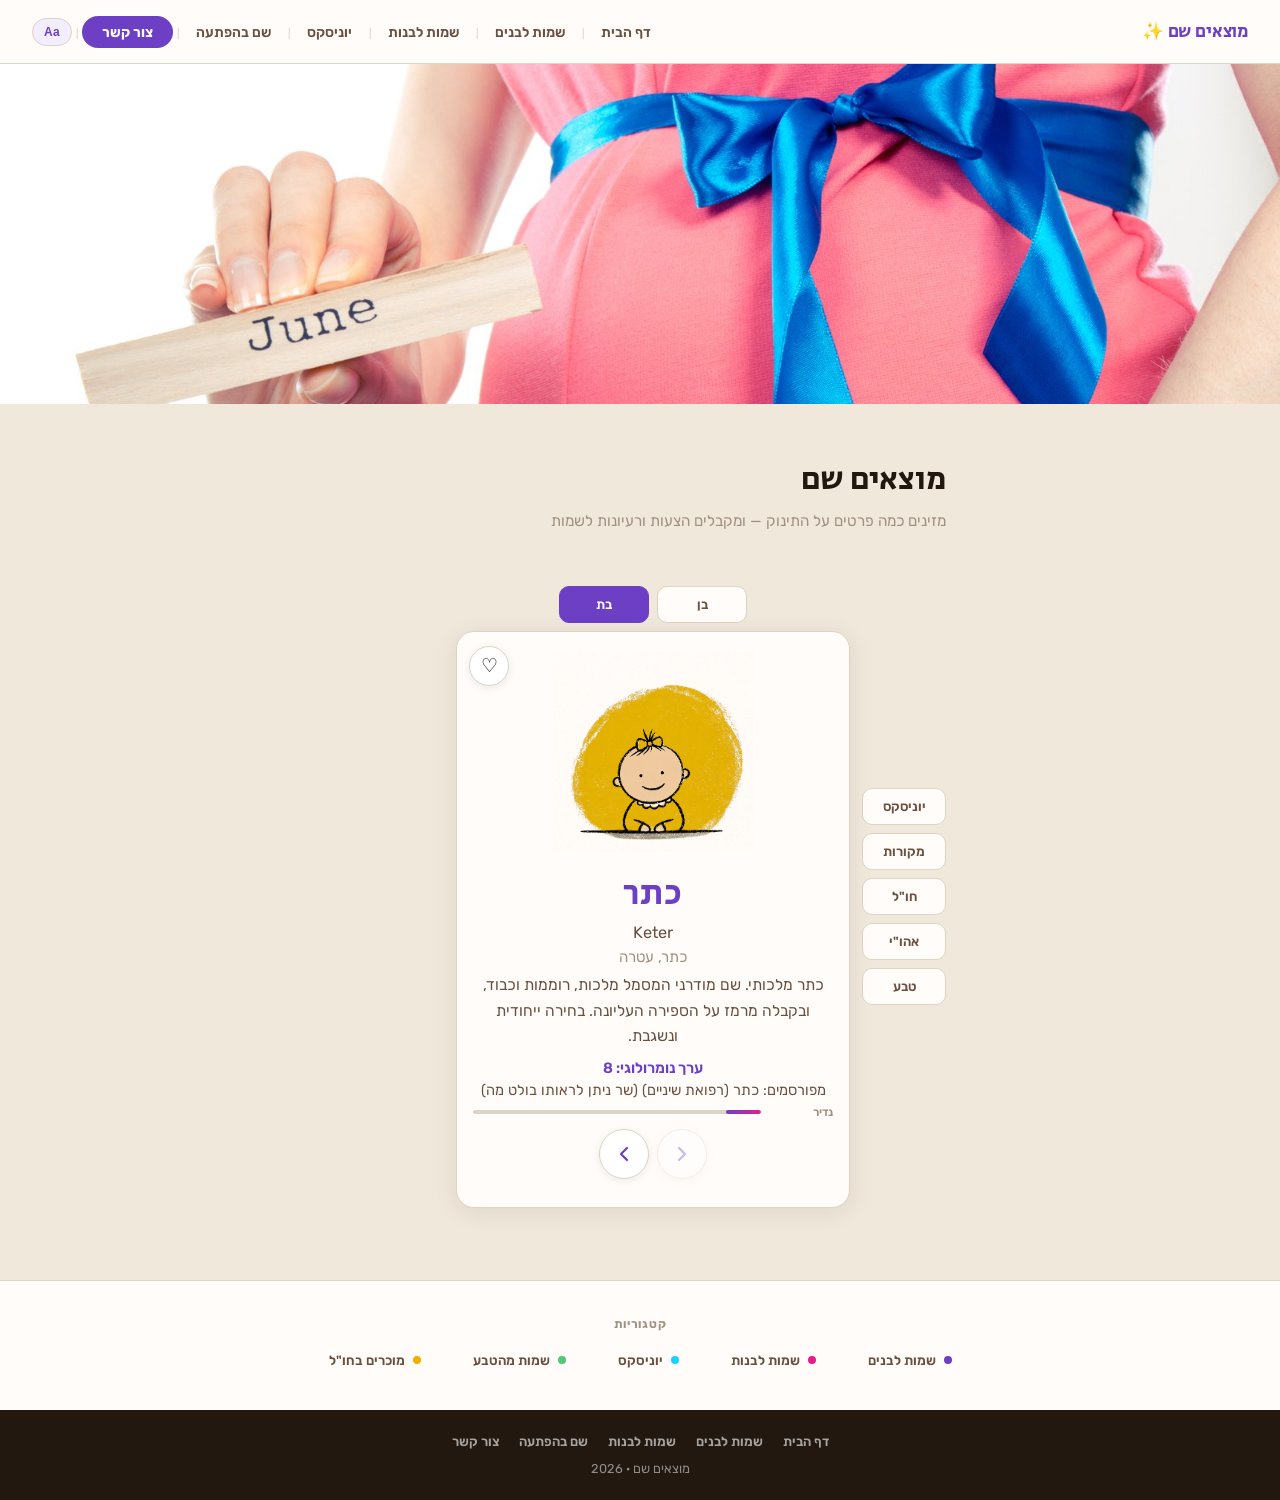
==== commit 4a6a6464: "deploy from names_V2 - 2026-06-27 03:02" ====
--- a/index.html
+++ b/index.html
@@ -5,7 +5,7 @@
   <meta name="viewport" content="width=device-width, initial-scale=1.0" />
   <script>if(window.innerWidth<768)window.location.replace('mobile.html');</script>
   <title>מוצאים שם — מחולל שמות</title>
-  <link href="https://fonts.googleapis.com/css2?family=Secular+One&family=Assistant:wght@300;400;600;700&display=swap" rel="stylesheet" />
+  <link href="https://fonts.googleapis.com/css2?family=Secular+One&family=Rubik:wght@300;400;600;700&display=swap" rel="stylesheet" />
   <script src="names.js"></script>
   <script src="layout.js"></script>
   <script src="popularity.js"></script>
@@ -53,8 +53,8 @@
             <div class="pop-bar"><div class="pop-bar-fill" id="randomCardPopFill" style="width:0%"></div></div>
           </div>
           <div class="card-nav-row">
-            <button class="card-nav-btn" id="navBack" onclick="goBack()" disabled title="לשם הקודם">→</button>
-            <button class="card-nav-btn" id="navFwd"  onclick="goForward()" title="לשם הבא">←</button>
+            <button class="card-nav-btn" id="navBack" onclick="goBack()" disabled title="לשם הקודם"><svg width="18" height="18" viewBox="0 0 18 18" fill="none" aria-hidden="true"><path d="M6 3L12 9L6 15" stroke="currentColor" stroke-width="2.2" stroke-linecap="round" stroke-linejoin="round"/></svg></button>
+            <button class="card-nav-btn" id="navFwd"  onclick="goForward()" title="לשם הבא"><svg width="18" height="18" viewBox="0 0 18 18" fill="none" aria-hidden="true"><path d="M12 3L6 9L12 15" stroke="currentColor" stroke-width="2.2" stroke-linecap="round" stroke-linejoin="round"/></svg></button>
           </div>
         </div>
 
--- a/styles.css
+++ b/styles.css
@@ -1,7 +1,7 @@
 @import url('./shared.css');
 
 body {
-  font-family: 'Assistant', sans-serif;
+  font-family: 'Rubik', sans-serif;
   background: var(--bg);
   color: var(--text);
   min-height: 100vh;
@@ -111,7 +111,7 @@
   border: 1.5px solid var(--border);
   border-radius: 10px;
   background: var(--surface);
-  font-family: 'Assistant', sans-serif;
+  font-family: 'Rubik', sans-serif;
   font-size: .9rem;
   font-weight: 600;
   color: var(--sub);
@@ -133,7 +133,7 @@
   border: 1.5px solid var(--border);
   border-radius: 10px;
   background: var(--surface);
-  font-family: 'Assistant', sans-serif;
+  font-family: 'Rubik', sans-serif;
   font-size: .93rem;
   color: var(--text);
   outline: none;
@@ -160,7 +160,7 @@
   border-radius: 10px;
   background: var(--accent);
   color: #fff;
-  font-family: 'Assistant', sans-serif;
+  font-family: 'Rubik', sans-serif;
   font-size: 1rem;
   font-weight: 700;
   cursor: pointer;
@@ -264,7 +264,7 @@
   flex: 1; padding: 12px;
   border: 1.5px solid var(--border); border-radius: 10px;
   background: var(--surface);
-  font-family: 'Assistant', sans-serif; font-size: .88rem; font-weight: 600; color: var(--sub);
+  font-family: 'Rubik', sans-serif; font-size: .88rem; font-weight: 600; color: var(--sub);
   cursor: pointer; transition: all .15s;
 }
 .btn-again:hover { border-color: var(--text); color: var(--text); }
@@ -272,7 +272,7 @@
   flex: 1; padding: 12px;
   border: 1.5px solid var(--border); border-radius: 10px;
   background: var(--surface);
-  font-family: 'Assistant', sans-serif; font-size: .88rem; font-weight: 600; color: var(--sub);
+  font-family: 'Rubik', sans-serif; font-size: .88rem; font-weight: 600; color: var(--sub);
   cursor: pointer; transition: all .15s;
 }
 .btn-restart:hover { border-color: var(--text); color: var(--text); }
@@ -427,7 +427,7 @@
   padding: 13px 20px;
   border: 1.5px solid var(--border);
   border-radius: 50px;
-  font-family: 'Assistant', sans-serif;
+  font-family: 'Rubik', sans-serif;
   font-size: 1rem;
   background: var(--bg);
   color: var(--text);
@@ -455,7 +455,7 @@
   border: 1.5px solid var(--accent);
   background: var(--surface);
   color: var(--accent);
-  font-family: 'Assistant', sans-serif;
+  font-family: 'Rubik', sans-serif;
   font-size: .82rem;
   font-weight: 700;
   cursor: pointer;
@@ -734,7 +734,7 @@
   border: 1.5px solid var(--border);
   border-radius: 10px;
   background: var(--surface);
-  font-family: 'Assistant', sans-serif;
+  font-family: 'Rubik', sans-serif;
   font-size: .82rem;
   font-weight: 600;
   color: var(--sub);
@@ -779,45 +779,42 @@
   letter-spacing: .02em;
 }
 .random-card-translit {
-  font-size: .9rem;
+  font-size: 1.02rem;
   color: var(--sub);
   margin-top: 4px;
   direction: ltr;
 }
 .random-card-short-text {
-  font-size: .84rem;
+  font-size: .97rem;
   color: var(--sub);
   margin-top: 6px;
   text-align: center;
-  line-height: 1.55;
+  line-height: 1.65;
 }
 .random-card-meaning {
-  font-size: .82rem;
+  font-size: .94rem;
   color: var(--muted);
   margin-top: 6px;
   text-align: center;
 }
 .random-card-source-loc {
-  font-size: .8rem;
+  font-size: .91rem;
   color: var(--muted);
   margin-top: 4px;
   text-align: center;
-  height: 1.3em;
-  overflow: hidden;
 }
 .random-card-numerology {
-  font-size: .8rem;
+  font-size: .93rem;
   color: var(--accent);
   margin-top: 6px;
   text-align: center;
   font-weight: 600;
 }
 .random-card-famous {
-  font-size: .78rem;
+  font-size: .91rem;
   color: var(--sub);
   margin-top: 4px;
   text-align: center;
-  height: 2.8em;
   overflow: hidden;
   display: -webkit-box;
   -webkit-line-clamp: 2;
@@ -830,8 +827,10 @@
 }
 .like-heart {
   position: absolute;
-  bottom: 76px;
-  right: 12px;    /* צד ימין של הכרטיס */
+  top: 14px;
+  left: 12px;
+  right: auto;
+  bottom: auto;
   background: #fff;
   border: 1.5px solid var(--border);
   border-radius: 50%;
@@ -857,20 +856,24 @@
   padding: 10px 0 4px;
 }
 .card-nav-btn {
+  width: 50px;
+  height: 50px;
+  border-radius: 50%;
+  padding: 0;
+  display: flex;
+  align-items: center;
+  justify-content: center;
+  background: #fff;
+  border: 1.5px solid var(--border);
+  color: var(--accent);
+  cursor: pointer;
+  box-shadow: 0 2px 10px rgba(0,0,0,.08);
+  transition: background .15s, border-color .15s, box-shadow .15s;
+}
+.card-nav-btn:hover:not(:disabled) {
   background: var(--accent-soft);
-  border: 1.5px solid var(--border);
-  border-radius: 20px;
-  color: var(--accent);
-  font-family: inherit;
-  font-size: 1rem;
-  font-weight: 700;
-  padding: 5px 14px;
-  cursor: pointer;
-  transition: background .15s, border-color .15s;
-}
-.card-nav-btn:hover:not(:disabled) {
-  background: #e8dcff;
   border-color: var(--accent);
+  box-shadow: 0 3px 14px rgba(108,63,197,.2);
 }
 .card-nav-btn:disabled {
   opacity: .35;
